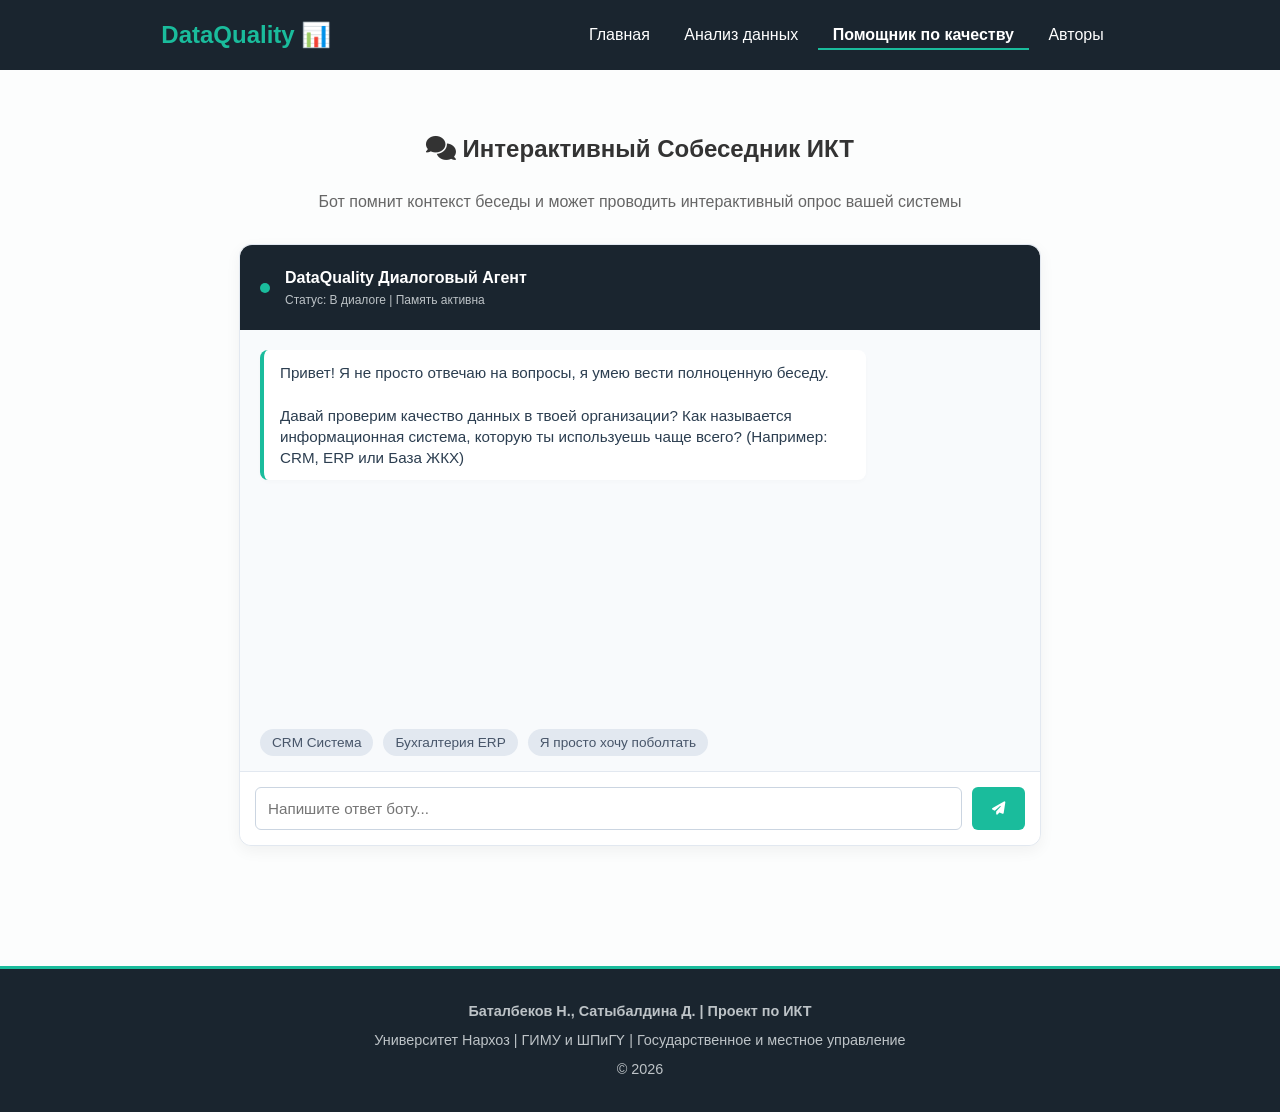
==== bot.html @ bd513d44 "Update bot.html" ====
<!DOCTYPE html>
<html lang="ru">
<head>
    <meta charset="UTF-8">
    <title>Помощник по качеству | DataQuality</title>
    <link rel="stylesheet" href="style.css">
    <link rel="stylesheet" href="https://cdnjs.cloudflare.com/ajax/libs/font-awesome/6.5.1/css/all.min.css">
    <style>
        .chat-wrapper {
            max-width: 800px;
            margin: 30px auto;
            background: white;
            border-radius: 12px;
            box-shadow: 0 5px 15px rgba(0,0,0,0.05);
            border: 1px solid #e2e8f0;
            display: flex;
            flex-direction: column;
            height: 600px;
        }

        .chat-header {
            background: #1a252f;
            color: white;
            padding: 20px;
            border-top-left-radius: 12px;
            border-top-right-radius: 12px;
            display: flex;
            align-items: center;
            gap: 15px;
        }

        .chat-header .status-dot {
            width: 10px;
            height: 10px;
            background: #1abc9c;
            border-radius: 5px;
            display: inline-block;
            animation: pulse 1.5s infinite;
        }

        .chat-messages {
            flex: 1;
            padding: 20px;
            overflow-y: auto;
            background: #f8fafc;
            display: flex;
            flex-direction: column;
            gap: 15px;
        }

        .message {
            max-width: 75%;
            padding: 12px 16px;
            border-radius: 8px;
            font-size: 0.95rem;
            line-height: 1.4;
        }

        .message.bot {
            background: white;
            color: #2c3e50;
            align-self: flex-start;
            border-left: 4px solid #1abc9c;
            box-shadow: 0 2px 4px rgba(0,0,0,0.02);
        }

        .message.user {
            background: #1abc9c;
            color: white;
            align-self: flex-end;
            border-bottom-right-radius: 2px;
        }

        .chat-input-area {
            padding: 15px;
            background: white;
            border-bottom-left-radius: 12px;
            border-bottom-right-radius: 12px;
            border-top: 1px solid #e2e8f0;
            display: flex;
            gap: 10px;
        }

        .chat-input-area input {
            flex: 1;
            padding: 12px;
            border: 1px solid #cbd5e1;
            border-radius: 6px;
            font-family: inherit;
            font-size: 0.95rem;
            outline: none;
        }

        .chat-input-area input:focus { border-color: #1abc9c; }

        .chat-input-area button {
            background: #1abc9c;
            color: white;
            border: none;
            padding: 0 20px;
            border-radius: 6px;
            cursor: pointer;
            font-weight: bold;
            transition: 0.2s;
        }

        .chat-input-area button:hover { background: #16a085; }

        .suggested-hints {
            display: flex;
            gap: 10px;
            padding: 0 20px 15px 20px;
            background: #f8fafc;
            flex-wrap: wrap;
        }

        .hint-btn {
            background: #e2e8f0;
            color: #475569;
            border: none;
            padding: 6px 12px;
            border-radius: 20px;
            font-size: 0.85rem;
            cursor: pointer;
            transition: 0.2s;
        }

        .hint-btn:hover { background: #cbd5e1; color: #1e293b; }

        @keyframes pulse {
            0% { opacity: 0.4; }
            50% { opacity: 1; }
            100% { opacity: 0.4; }
        }
    </style>
</head>
<body>

<header>
    <nav>
        <div class="logo">DataQuality 📊</div>
        <div class="menu">
            <a href="index.html">Главная</a>
            <a href="dashboard.html">Анализ данных</a>
            <a href="bot.html" class="active">Помощник по качеству</a>
            <a href="creators.html">Авторы</a>
        </div>
    </nav>
</header>

<main>
    <div style="text-align: center; margin-top: 20px;">
        <h2><i class="fas fa-comments"></i> Интерактивный Собеседник ИКТ</h2>
        <p style="color: #666;">Бот помнит контекст беседы и может проводить интерактивный опрос вашей системы</p>
    </div>

    <div class="chat-wrapper">
        <div class="chat-header">
            <div class="status-dot"></div>
            <div>
                <strong>DataQuality Диалоговый Агент</strong>
                <div style="font-size: 0.75rem; color: #bdc3c7;">Статус: В диалоге | Память активна</div>
            </div>
        </div>

        <div class="chat-messages" id="chatWindow">
            <div class="message bot">
                Привет! Я не просто отвечаю на вопросы, я умею вести полноценную беседу. 
                <br><br>
                Давай проверим качество данных в твоей организации? Как называется информационная система, которую ты используешь чаще всего? (Например: CRM, ERP или База ЖКХ)
            </div>
        </div>

        <div class="suggested-hints" id="hintsContainer">
            <button class="hint-btn" onclick="useHint('CRM Система')">CRM Система</button>
            <button class="hint-btn" onclick="useHint('Бухгалтерия ERP')">Бухгалтерия ERP</button>
            <button class="hint-btn" onclick="useHint('Я не знаю')">Я просто хочу поболтать</button>
        </div>

        <div class="chat-input-area">
            <input type="text" id="userInput" placeholder="Напишите ответ боту..." onkeypress="handleKeyPress(event)">
            <button onclick="sendMessage()"><i class="fas fa-paper-plane"></i></button>
        </div>
    </div>
</main>

<script>
    // ГЛОБАЛЬНЫЙ КОНТЕКСТ ДИАЛОГА (Память бота)
    let dialogState = 'ASK_SYSTEM_NAME'; // Текущая стадия разговора
    let userData = {
        systemName: '',
        completeness: 0,
        accuracy: 0
    };

    // Функция отправки
    function sendMessage() {
        const inputField = document.getElementById('userInput');
        const userText = inputField.value.trim();
        
        if (userText === '') return;

        appendMessage(userText, 'user');
        inputField.value = '';

        // Небольшая задержка для естественности
        setTimeout(() => {
            const botResponse = processDialogLogic(userText);
            appendMessage(botResponse, 'bot');
        }, 500);
    }

    // ДИАЛОГОВАЯ МАТРИЦА (Менеджер состояний)
    function processDialogLogic(text) {
        const lowerText = text.toLowerCase();

        // Сброс диалога в любой момент
        if (lowerText.includes('сброс') || lowerText.includes('заново') || lowerText.includes('привет')) {
            dialogState = 'ASK_SYSTEM_NAME';
            updateHints(['CRM Система', 'Бухгалтерия ERP', 'Просто поболтать']);
            return 'Хорошо, давай начнем сначала! Как называется твоя основная информационная система?';
        }

        // Ветка обычного общения (если пользователь отказался тестировать систему)
        if (lowerText.includes('болтать') || lowerText.includes('знаю') || dialogState === 'JUST_CHATTING') {
            dialogState = 'JUST_CHATTING';
            updateHints(['Давай проверим систему', 'Что ты умеешь?', 'Сброс']);
            return handleCasualChat(lowerText);
        }

        // СЦЕНАРИЙ ОПРОСА КАЧЕСТВА ДАННЫХ (Удержание контекста)
        switch (dialogState) {
            
            case 'ASK_SYSTEM_NAME':
                userData.systemName = text;
                dialogState = 'ASK_COMPLETENESS';
                updateHints(['90%', '50%', '100%']);
                return `Принято! Работаем с системой <b>«${userData.systemName}»</b>. <br>Скажи, какой примерно процент <b>полноты (Completeness)</b> в этой базе? Все ли обязательные поля заполнены?`;

            case 'ASK_COMPLETENESS':
                let compNum = parseInt(lowerText.replace(/[^0-9]/g, '')) || 80;
                userData.completeness = compNum;
                dialogState = 'ASK_ACCURACY';
                updateHints(['95%', '70%', '40%']);
                
                let comment = compNum < 75 ? 'Хм, маловато. Значит, есть много пустых пропусков.' : 'Отличный показатель заполнения!';
                return `${comment} А теперь оцени <b>точность (Accuracy)</b> в «${userData.systemName}». Сколько процентов информации там действительно верны и актуальны?`;

            case 'ASK_ACCURACY':
                let accNum = parseInt(lowerText.replace(/[^0-9]/g, '')) || 80;
                userData.accuracy = accNum;
                dialogState = 'SHOW_DIAGNOSIS';
                updateHints(['Спасибо за аудит!', 'Давай заново', 'Перейти на дашборд']);
                
                // Выдаем вердикт на основе собранных на прошлых шагах данных
                return calculateFinalVerdict();

            case 'SHOW_DIAGNOSIS':
                if (lowerText.includes('дашборд')) {
                    window.location.href = 'dashboard.html';
                    return 'Перенаправляю...';
                }
                dialogState = 'JUST_CHATTING';
                updateHints(['Проверить другую базу', 'Расскажи анекдот']);
                return 'Рад был провести аудит! Можем просто поболтать или проверить другую систему (напиши "сброс").';

            default:
                return 'Что-то пошло не так. Давай начнем с начала. Как называется твоя система?';
        }
    }

    // Логика казуального общения (Диалог на свободные темы)
    function handleCasualChat(lowerText) {
        if (lowerText.includes('как дела') || lowerText.includes('как ты')) {
            return 'Мои виртуальные шестеренки крутятся на полную мощность! Анализирую таблицы. А у тебя как дела с учебой и проектами?';
        }
        if (lowerText.includes('нормально') || lowerText.includes('хорошо') || lowerText.includes('отлично')) {
            return 'Супер! Рад слышать. Кстати, если хочешь удивить комиссию на защите ИКТ проекта, напиши мне фразу "Давай проверим систему", и мы сымитируем живой аудит данных.';
        }
        if (lowerText.includes('умеешь') || lowerText.includes('функции')) {
            return 'Я умею запоминать твои ответы, рассчитывать качество систем, выявлять уязвимости и отвечать на вопросы по Data Governance. Можешь протестировать меня!';
        }
        if (lowerText.includes('анекдот') || lowerText.includes('шутк')) {
            return 'Шутка для ИТ-специалистов: "Приходит разработчик к аналитику данных и говорит: Наша база полностью заполнена! Аналитик отвечает: Отлично, а данные точные? Разработчик: Ну... точность 100%, все строки состоят из слова Тест". 😄';
        }
        if (lowerText.includes('проверим систему') || lowerText.includes('проверить систему')) {
            dialogState = 'ASK_SYSTEM_NAME';
            updateHints(['CRM', 'ERP']);
            return 'Отлично, возвращаемся к делу! Как называется твоя информационная система?';
        }
        return 'Интересная мысль! Я зафиксировал твой ответ. В рамках управления данными (Data Governance) это подчеркивает важность человеческого фактора. Хочешь провести аудит системы или расскажешь что-нибудь еще?';
    }

    // Формирование аналитического вывода по результатам диалога
    function calculateFinalVerdict() {
        let title = `<b>📊 Итог диалогового аудита системы «${userData.systemName}»:</b><br><br>`;
        let metrics = `Полнота: ${userData.completeness}%, Точность: ${userData.accuracy}%.<br>`;
        
        if (userData.accuracy < 80 && userData.completeness < 80) {
            return title + metrics + `⚠️ <b>Критический уровень!</b> Твоя система «${userData.systemName}» находится в зоне риска. Данных мало, и они содержат ошибки. Рекомендуется срочная очистка и валидация через скрипты!`;
        } else if (userData.accuracy < 80) {
            return title + metrics + `⚠️ <b>Проблема с достоверностью.</b> Поля заполнены (Полнота: ${userData.completeness}%), но данные неточные. Пользователи вводят фейковую информацию. Срочно нужны маски ввода!`;
        } else {
            return title + metrics + `✅ <b>Стабильный уровень!</b> Данные системы в хорошем состоянии. Продолжайте мониторинг на нашей аналитической панели.`;
        }
    }

    // Динамическое обновление кнопок-подсказок в зависимости от шага диалога
    function updateHints(hintsArray) {
        const container = document.getElementById('hintsContainer');
        container.innerHTML = '';
        hintsArray.forEach(hint => {
            const btn = document.createElement('button');
            btn.classList.add('hint-btn');
            btn.innerText = hint;
            btn.onclick = () => useHint(hint);
            container.appendChild(btn);
        });
    }

    // Вспомогательные функции
    function appendMessage(text, sender) {
        const chatWindow = document.getElementById('chatWindow');
        const messageDiv = document.createElement('div');
        messageDiv.classList.add('message', sender);
        messageDiv.innerHTML = text;
        chatWindow.appendChild(messageDiv);
        chatWindow.scrollTop = chatWindow.scrollHeight;
    }

    function useHint(hintText) {
        document.getElementById('userInput').value = hintText;
        sendMessage();
    }

    function handleKeyPress(event) {
        if (event.key === 'Enter') sendMessage();
    }
</script>

<footer>
    <div class="footer-content">
        <p><strong>Баталбеков Н., Сатыбалдина Д. | Проект по ИКТ</strong></p>
        <p>Университет Нархоз | ГИМУ и ШПиГҮ | Государственное и местное управление</p>
        <p>© 2026</p>
    </div>
</footer>

</body>
</html>
---- style.css ----
/* Base Styles */
body {
    font-family: 'Segoe UI', Tahoma, Geneva, Verdana, sans-serif;
    margin: 0;
    line-height: 1.6;
    display: flex;
    flex-direction: column;
    min-height: 100vh;
    color: #333;
    background-color: #fcfdfd;
}

header {
    background: #1a252f;
    color: white;
    padding: 1rem 0;
    position: sticky;
    top: 0;
    z-index: 1000;
}

nav {
    display: flex;
    justify-content: space-around;
    align-items: center;
    max-width: 1200px;
    margin: auto;
}

.logo { font-size: 1.5rem; font-weight: bold; color: #1abc9c; }

nav a {
    color: white;
    text-decoration: none;
    padding: 5px 15px;
    transition: color 0.3s;
}

nav a:hover { color: #1abc9c; }

.active {
    border-bottom: 2px solid #1abc9c;
    font-weight: bold;
}

main {
    flex: 1;
    padding: 40px 20px;
    max-width: 1100px;
    margin: auto;
    width: 100%;
    box-sizing: border-box;
}

/* Hero Section */
.hero {
    background: linear-gradient(135deg, #1a252f 0%, #2c3e50 100%);
    color: white;
    padding: 60px 20px;
    border-radius: 15px;
    margin-bottom: 40px;
    text-align: center;
}

/* Footer Styles */
footer {
    background: #1a252f;
    color: #bdc3c7;
    padding: 25px 20px;
    text-align: center;
    margin-top: 50px;
    font-size: 0.9rem;
    border-top: 3px solid #1abc9c;
}

.footer-content p { margin: 6px 0; }

#backToTop {
    background: #1abc9c;
    color: white;
    border: none;
    padding: 8px 15px;
    cursor: pointer;
    border-radius: 5px;
    transition: background 0.3s;
    margin-top: 10px;
}

#backToTop:hover { background: #16a085; }

/* Media, Audio & Video UI */
.media-container {
    display: flex;
    gap: 20px;
    justify-content: center;
    flex-wrap: wrap;
    margin: 30px 0;
}

.media-card {
    background: #fff;
    border: 1px solid #e2e8f0;
    padding: 20px;
    border-radius: 12px;
    width: 45%;
    min-width: 300px;
    box-shadow: 0 4px 6px rgba(0,0,0,0.02);
}

.audio-controls {
    background: #f1f5f9;
    padding: 15px;
    border-radius: 8px;
    margin-top: 15px;
}

/* Tables & Dashboards */
.table-container {
    overflow-x: auto;
    margin: 30px 0;
    box-shadow: 0 4px 12px rgba(0,0,0,0.05);
    border-radius: 8px;
}

table {
    width: 100%;
    border-collapse: collapse;
    background: white;
    text-align: left;
}

th, td { padding: 14px 20px; border-bottom: 1px solid #e2e8f0; }
th { background: #2c3e50; color: white; }
tr:hover { background: #f8fafc; }

.status-badge {
    padding: 4px 8px;
    border-radius: 4px;
    font-size: 0.85rem;
    font-weight: bold;
}
.status-good { background: #d1fae5; color: #065f46; }
.status-bad { background: #fee2e2; color: #991b1b; }

/* Creators Layout */
.creators-container {
    display: flex;
    justify-content: center;
    gap: 40px;
    flex-wrap: wrap;
    margin-top: 30px;
}

.creator-card {
    background: white;
    border-radius: 15px;
    box-shadow: 0 4px 15px rgba(0,0,0,0.05);
    padding: 30px;
    width: 320px;
    text-align: center;
    transition: transform 0.3s;
    border-top: 5px solid #1abc9c;
}

.creator-card:hover { transform: translateY(-5px); }

.profile-img {
    font-size: 45px;
    background: #f1f5f9;
    width: 90px;
    height: 90px;
    line-height: 90px;
    border-radius: 50%;
    margin: 0 auto 25px;
}

.card-links {
    display: flex;
    justify-content: center;
    gap: 15px;
    margin-top: 25px;
}

.card-links a, .btn-copy-email {
    text-decoration: none;
    color: #2c3e50;
    font-size: 0.9rem;
    padding: 8px 14px;
    background: #fff;
    border: 1px solid #cbd5e1;
    border-radius: 6px;
    display: inline-flex;
    align-items: center;
    gap: 6px;
    cursor: pointer;
    font-family: inherit;
    transition: all 0.2s ease;
}

.card-links a:hover, .btn-copy-email:hover {
    background: #1abc9c;
    color: white;
    border-color: #1abc9c;
}

.btn-copy-email.copied {
    background-color: #2ecc71 !important;
    color: white !important;
    border-color: #2ecc71 !important;
}
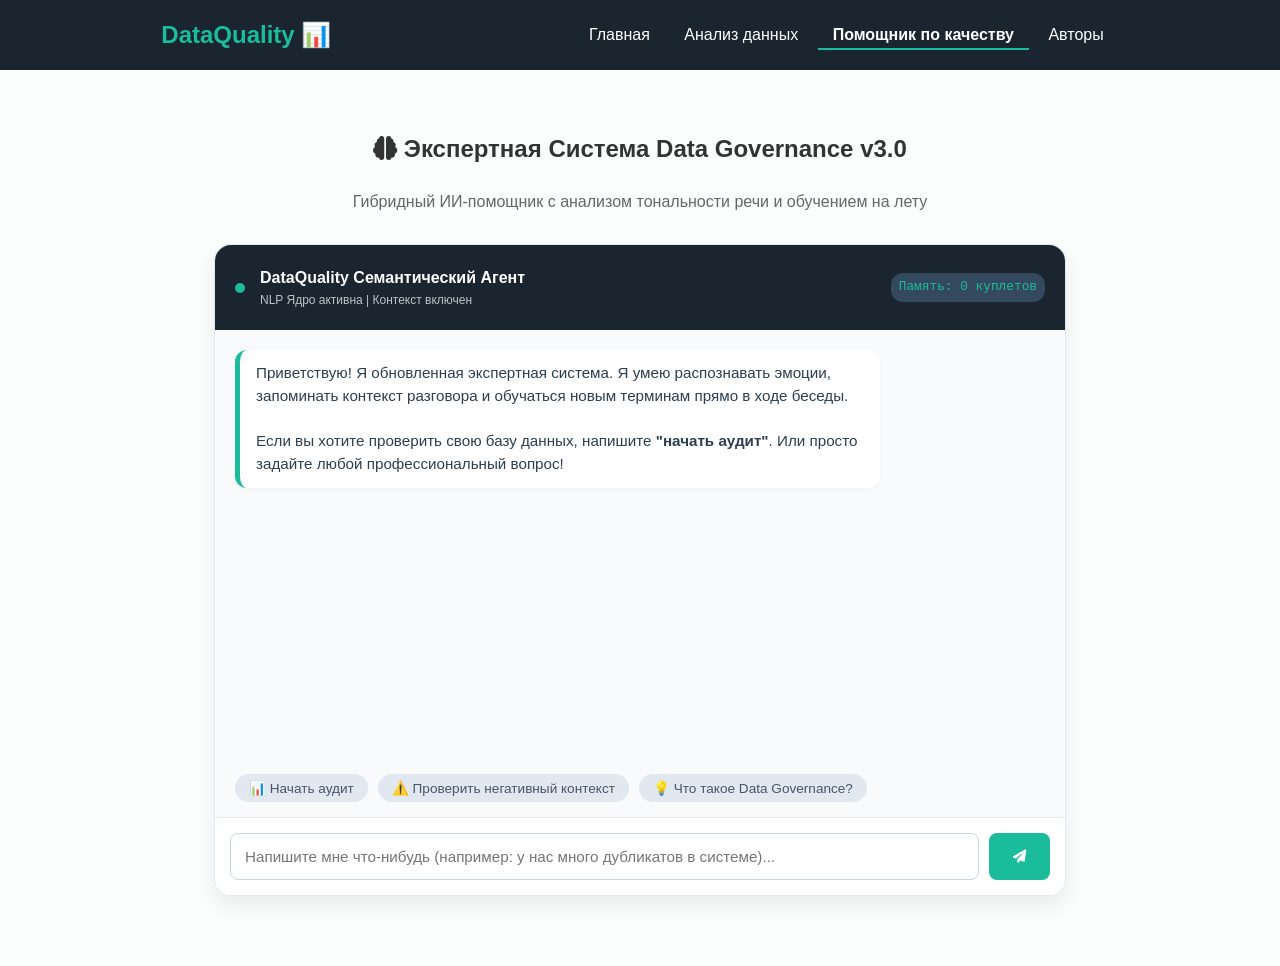
==== commit 14ab8c0c: "Update bot.html" ====
--- a/bot.html
+++ b/bot.html
@@ -2,32 +2,34 @@
 <html lang="ru">
 <head>
     <meta charset="UTF-8">
-    <title>Помощник по качеству | DataQuality</title>
+    <title>Интеллектуальный Помощник | DataQuality</title>
     <link rel="stylesheet" href="style.css">
     <link rel="stylesheet" href="https://cdnjs.cloudflare.com/ajax/libs/font-awesome/6.5.1/css/all.min.css">
     <style>
         .chat-wrapper {
-            max-width: 800px;
+            max-width: 850px;
             margin: 30px auto;
             background: white;
-            border-radius: 12px;
-            box-shadow: 0 5px 15px rgba(0,0,0,0.05);
+            border-radius: 16px;
+            box-shadow: 0 10px 25px rgba(0,0,0,0.08);
             border: 1px solid #e2e8f0;
             display: flex;
             flex-direction: column;
-            height: 600px;
+            height: 650px;
         }
 
         .chat-header {
             background: #1a252f;
             color: white;
             padding: 20px;
-            border-top-left-radius: 12px;
-            border-top-right-radius: 12px;
+            border-top-left-radius: 16px;
+            border-top-right-radius: 16px;
             display: flex;
+            justify-content: space-between;
             align-items: center;
-            gap: 15px;
-        }
+        }
+
+        .bot-profile { display: flex; align-items: center; gap: 15px; }
 
         .chat-header .status-dot {
             width: 10px;
@@ -36,6 +38,15 @@
             border-radius: 5px;
             display: inline-block;
             animation: pulse 1.5s infinite;
+        }
+
+        .brain-load {
+            font-size: 0.8rem;
+            background: #34495e;
+            padding: 4px 8px;
+            border-radius: 12px;
+            color: #1abc9c;
+            font-family: monospace;
         }
 
         .chat-messages {
@@ -51,17 +62,18 @@
         .message {
             max-width: 75%;
             padding: 12px 16px;
-            border-radius: 8px;
+            border-radius: 12px;
             font-size: 0.95rem;
-            line-height: 1.4;
+            line-height: 1.5;
+            position: relative;
         }
 
         .message.bot {
             background: white;
             color: #2c3e50;
             align-self: flex-start;
-            border-left: 4px solid #1abc9c;
-            box-shadow: 0 2px 4px rgba(0,0,0,0.02);
+            border-left: 5px solid #1abc9c;
+            box-shadow: 0 2px 5px rgba(0,0,0,0.03);
         }
 
         .message.user {
@@ -74,8 +86,8 @@
         .chat-input-area {
             padding: 15px;
             background: white;
-            border-bottom-left-radius: 12px;
-            border-bottom-right-radius: 12px;
+            border-bottom-left-radius: 16px;
+            border-bottom-right-radius: 16px;
             border-top: 1px solid #e2e8f0;
             display: flex;
             gap: 10px;
@@ -83,22 +95,23 @@
 
         .chat-input-area input {
             flex: 1;
-            padding: 12px;
+            padding: 14px;
             border: 1px solid #cbd5e1;
-            border-radius: 6px;
+            border-radius: 8px;
             font-family: inherit;
             font-size: 0.95rem;
             outline: none;
-        }
-
-        .chat-input-area input:focus { border-color: #1abc9c; }
+            transition: 0.2s;
+        }
+
+        .chat-input-area input:focus { border-color: #1abc9c; box-shadow: 0 0 0 3px rgba(26,188,156,0.1); }
 
         .chat-input-area button {
             background: #1abc9c;
             color: white;
             border: none;
-            padding: 0 20px;
-            border-radius: 6px;
+            padding: 0 24px;
+            border-radius: 8px;
             cursor: pointer;
             font-weight: bold;
             transition: 0.2s;
@@ -107,24 +120,12 @@
         .chat-input-area button:hover { background: #16a085; }
 
         .suggested-hints {
-            display: flex;
-            gap: 10px;
-            padding: 0 20px 15px 20px;
-            background: #f8fafc;
-            flex-wrap: wrap;
+            display: flex; gap: 10px; padding: 0 20px 15px 20px; background: #f8fafc; flex-wrap: wrap;
         }
 
         .hint-btn {
-            background: #e2e8f0;
-            color: #475569;
-            border: none;
-            padding: 6px 12px;
-            border-radius: 20px;
-            font-size: 0.85rem;
-            cursor: pointer;
-            transition: 0.2s;
-        }
-
+            background: #e2e8f0; color: #475569; border: none; padding: 6px 14px; border-radius: 20px; font-size: 0.85rem; cursor: pointer; transition: 0.2s;
+        }
         .hint-btn:hover { background: #cbd5e1; color: #1e293b; }
 
         @keyframes pulse {
@@ -150,201 +151,157 @@
 
 <main>
     <div style="text-align: center; margin-top: 20px;">
-        <h2><i class="fas fa-comments"></i> Интерактивный Собеседник ИКТ</h2>
-        <p style="color: #666;">Бот помнит контекст беседы и может проводить интерактивный опрос вашей системы</p>
+        <h2><i class="fas fa-brain"></i> Экспертная Система Data Governance v3.0</h2>
+        <p style="color: #666;">Гибридный ИИ-помощник с анализом тональности речи и обучением на лету</p>
     </div>
 
     <div class="chat-wrapper">
         <div class="chat-header">
-            <div class="status-dot"></div>
-            <div>
-                <strong>DataQuality Диалоговый Агент</strong>
-                <div style="font-size: 0.75rem; color: #bdc3c7;">Статус: В диалоге | Память активна</div>
+            <div class="bot-profile">
+                <div class="status-dot"></div>
+                <div>
+                    <strong>DataQuality Семантический Агент</strong>
+                    <div style="font-size: 0.75rem; color: #bdc3c7;">NLP Ядро активна | Контекст включен</div>
+                </div>
             </div>
+            <div class="brain-load" id="brainLoad">Память: 0 куплетов</div>
         </div>
 
         <div class="chat-messages" id="chatWindow">
             <div class="message bot">
-                Привет! Я не просто отвечаю на вопросы, я умею вести полноценную беседу. 
+                Приветствую! Я обновленная экспертная система. Я умею распознавать эмоции, запоминать контекст разговора и обучаться новым терминам прямо в ходе беседы.
                 <br><br>
-                Давай проверим качество данных в твоей организации? Как называется информационная система, которую ты используешь чаще всего? (Например: CRM, ERP или База ЖКХ)
+                Если вы хотите проверить свою базу данных, напишите <b>"начать аудит"</b>. Или просто задайте любой профессиональный вопрос!
             </div>
         </div>
 
         <div class="suggested-hints" id="hintsContainer">
-            <button class="hint-btn" onclick="useHint('CRM Система')">CRM Система</button>
-            <button class="hint-btn" onclick="useHint('Бухгалтерия ERP')">Бухгалтерия ERP</button>
-            <button class="hint-btn" onclick="useHint('Я не знаю')">Я просто хочу поболтать</button>
+            <button class="hint-btn" onclick="useHint('Начать аудит данных')">📊 Начать аудит</button>
+            <button class="hint-btn" onclick="useHint('У нас все плохо с базами, куча ошибок!')">⚠️ Проверить негативный контекст</button>
+            <button class="hint-btn" onclick="useHint('Что такое Data Governance?')">💡 Что такое Data Governance?</button>
         </div>
 
         <div class="chat-input-area">
-            <input type="text" id="userInput" placeholder="Напишите ответ боту..." onkeypress="handleKeyPress(event)">
+            <input type="text" id="userInput" placeholder="Напишите мне что-нибудь (например: у нас много дубликатов в системе)..." onkeypress="handleKeyPress(event)">
             <button onclick="sendMessage()"><i class="fas fa-paper-plane"></i></button>
         </div>
     </div>
 </main>
 
 <script>
-    // ГЛОБАЛЬНЫЙ КОНТЕКСТ ДИАЛОГА (Память бота)
-    let dialogState = 'ASK_SYSTEM_NAME'; // Текущая стадия разговора
-    let userData = {
-        systemName: '',
-        completeness: 0,
-        accuracy: 0
+    // СОСТОЯНИЯ ДИАЛОГА
+    let currentState = 'IDLE'; 
+    let auditData = { system: '', completeness: 0, accuracy: 0 };
+    
+    // БАЗА ЗНАНИЙ С ВЕСАМИ КЛЮЧЕВЫХ СЛОВ (NLP структура)
+    let knowledgeBase = {
+        'governance': '<b>Data Governance (Управление данными)</b> — это комплексная дисциплина, включающая людей, процессы и ИТ-технологии, направленная на создание однозначного и структурированного контроля над корпоративными данными.',
+        'полнот': '<b>Полнота (Completeness)</b> измеряет долю заполненных обязательных реквизитов (например, ИИН, email). Пропуски (NULL-значения) возникают из-за плохой эргономики интерфейсов.',
+        'точност': '<b>Точность (Accuracy)</b> отражает уровень соответствия данных реальному положению дел. База может быть полной, но содержать устаревшие или сфабрикованные записи.',
+        'дубликат': 'Для борьбы с <b>дубликатами</b> ИИ-агент рекомендует использовать алгоритмы нечеткого поиска (например, Расстояние Левенштейна), сопоставляющие похожие имена или некорректные ИИН.',
+        'метрики': 'Основные метрики качества данных в ИКТ: Полнота (Completeness), Точность (Accuracy), Своевременность (Timeliness) и Непротиворечивость (Consistency).'
     };
 
-    // Функция отправки
+    // ПЕРЕМЕННАЯ ДЛЯ ОБУЧЕНИЯ (Специфический стейт)
+    let lastUnknownKeyword = '';
+
+    // Обновление счетчика выученных терминов в шапке
+    function updateBrainLoad() {
+        const customKeys = Object.keys(knowledgeBase).length - 5; 
+        document.getElementById('brainLoad').innerText = `Выучено терминов: +${customKeys}`;
+    }
+
     function sendMessage() {
-        const inputField = document.getElementById('userInput');
-        const userText = inputField.value.trim();
-        
-        if (userText === '') return;
-
-        appendMessage(userText, 'user');
-        inputField.value = '';
-
-        // Небольшая задержка для естественности
+        const input = document.getElementById('userInput');
+        const text = input.value.trim();
+        if (!text) return;
+
+        appendMessage(text, 'user');
+        input.value = '';
+
         setTimeout(() => {
-            const botResponse = processDialogLogic(userText);
-            appendMessage(botResponse, 'bot');
+            const response = coreEngine(text);
+            appendMessage(response, 'bot');
+            updateBrainLoad();
         }, 500);
     }
 
-    // ДИАЛОГОВАЯ МАТРИЦА (Менеджер состояний)
-    function processDialogLogic(text) {
-        const lowerText = text.toLowerCase();
-
-        // Сброс диалога в любой момент
-        if (lowerText.includes('сброс') || lowerText.includes('заново') || lowerText.includes('привет')) {
-            dialogState = 'ASK_SYSTEM_NAME';
-            updateHints(['CRM Система', 'Бухгалтерия ERP', 'Просто поболтать']);
-            return 'Хорошо, давай начнем сначала! Как называется твоя основная информационная система?';
-        }
-
-        // Ветка обычного общения (если пользователь отказался тестировать систему)
-        if (lowerText.includes('болтать') || lowerText.includes('знаю') || dialogState === 'JUST_CHATTING') {
-            dialogState = 'JUST_CHATTING';
-            updateHints(['Давай проверим систему', 'Что ты умеешь?', 'Сброс']);
-            return handleCasualChat(lowerText);
-        }
-
-        // СЦЕНАРИЙ ОПРОСА КАЧЕСТВА ДАННЫХ (Удержание контекста)
-        switch (dialogState) {
+    // СЕРДЦЕ ИИ: СЕМАНТИЧЕСКОЕ ЯДРО И ОБРАБОТКА КОНТЕНТА
+    function coreEngine(rawText) {
+        const cleanText = rawText.toLowerCase().replace(/[.,\/#!$%\^&\*;:{}=\-_`~()]/g,"");
+        
+        // 1. ПРОВЕРКА НАХОЖДЕНИЯ В РЕЖИМЕ ОБУЧЕНИЯ БОТА
+        if (currentState === 'LEARNING_PROCESS') {
+            knowledgeBase[lastUnknownKeyword] = `<b>${lastUnknownKeyword.toUpperCase()} (Вы обучили бота):</b> ${rawText}`;
+            currentState = 'IDLE';
+            updateHints(['Начать аудит данных', 'Что такое Data Governance?']);
+            return `Отлично! Я занес термин "<b>${lastUnknownKeyword}</b>" в свою базу знаний и связал его с вашим определением. Можете проверить меня, спросив про этот термин!`;
+        }
+
+        // 2. ПРОВЕРКА НАХОЖДЕНИЯ В РЕЖИМЕ АУДИТА (State Machine)
+        if (currentState.startsWith('AUDIT_')) {
+            return handleAuditStateMachine(cleanText, rawText);
+        }
+
+        // Включение аудита по триггерам
+        if (cleanText.includes('аудит') || cleanText.includes('проверить систему') || cleanText.includes('начать')) {
+            currentState = 'AUDIT_SYS';
+            updateHints(['CRM Система', 'Гос. база данных', 'ERP']);
+            return 'Запущен интерактивный сессионный аудит. Как называется целевая информационная система?';
+        }
+
+        // 3. АНАЛИЗ ТОНАЛЬНОСТИ РЕЧИ (Sentiment Analysis)
+        if (cleanText.includes('плохо') || cleanText.includes('ужас') || cleanText.includes('ошибк') || cleanText.includes('мусор')) {
+            updateHints(['Начать аудит для исправления ошибок', 'Как убрать дубликаты?']);
+            return '⚠️ <b>Обнаружен негативный контекст качества данных!</b> Я чувствую, что ваши базы данных замусорены. Низкое качество данных ведет к финансовым потерям. Давайте проведем экспресс-аудит? Напишите "аудит".';
+        }
+
+        // 4. СЕМАНТИЧЕСКИЙ ПОИСК ПО БАЗЕ ЗНАНИЙ (Стемминг/Корни слов)
+        for (let key in knowledgeBase) {
+            if (cleanText.includes(key)) {
+                return knowledgeBase[key];
+            }
+        }
+
+        // Казуальные фразы
+        if (cleanText.includes('привет') || cleanText.includes('салем')) return 'Здравствуйте! Я на связи. Готов обсудить архитектуру данных.';
+        if (cleanText.includes('как дела')) return 'Моя нейросетевая модель стабильна, логов ошибок в памяти не обнаружено. Как продвигается защита вашего проекта по ИКТ?';
+
+        // 5. РЕЖИМ САМООБУЧЕНИЯ (Если бот зашел в тупик)
+        currentState = 'LEARNING_PROCESS';
+        // Выделяем первое слово как ключевое для обучения
+        const words = cleanText.split(' ');
+        lastUnknownKeyword = words[0].length > 3 ? words[0] : 'качество';
+        
+        updateHints(['Это дисциплина контроля данных', 'Это важная ИКТ метрика']);
+        return `🤖 Хм... Мой семантический анализатор не нашел совпадений для корня "${lastUnknownKeyword}". 
+        <br><br>
+        Я хочу стать умнее. <b>Обучите меня!</b> Напишите в следующем сообщении, что означает ваше выражение/термин, и я его запомню!`;
+    }
+
+    // УПРАВЛЕНИЕ СЦЕНАРИЕМ АУДИТА
+    function handleAuditStateMachine(cleanText, originalText) {
+        switch(currentState) {
+            case 'AUDIT_SYS':
+                auditData.system = originalText;
+                currentState = 'AUDIT_COMP';
+                updateHints(['95%', '60%', '85%']);
+                return `Зафиксировано. Система: <b>${auditData.system}</b>. <br>Укажите процент <b>Полноты (Completeness)</b> данных в ней:`;
             
-            case 'ASK_SYSTEM_NAME':
-                userData.systemName = text;
-                dialogState = 'ASK_COMPLETENESS';
-                updateHints(['90%', '50%', '100%']);
-                return `Принято! Работаем с системой <b>«${userData.systemName}»</b>. <br>Скажи, какой примерно процент <b>полноты (Completeness)</b> в этой базе? Все ли обязательные поля заполнены?`;
-
-            case 'ASK_COMPLETENESS':
-                let compNum = parseInt(lowerText.replace(/[^0-9]/g, '')) || 80;
-                userData.completeness = compNum;
-                dialogState = 'ASK_ACCURACY';
-                updateHints(['95%', '70%', '40%']);
+            case 'AUDIT_COMP':
+                auditData.completeness = parseInt(cleanText.replace(/[^0-9]/g, '')) || 100;
+                currentState = 'AUDIT_ACC';
+                updateHints(['98%', '45%', '75%']);
+                return `Полнота принята (${auditData.completeness}%). Каков уровень <b>Точности (Accuracy)</b> информации внутри этой системы?`;
+            
+            case 'AUDIT_ACC':
+                auditData.accuracy = parseInt(cleanText.replace(/[^0-9]/g, '')) || 100;
+                currentState = 'IDLE';
+                updateHints(['Начать аудит данных', 'Что такое дубликаты?']);
                 
-                let comment = compNum < 75 ? 'Хм, маловато. Значит, есть много пустых пропусков.' : 'Отличный показатель заполнения!';
-                return `${comment} А теперь оцени <b>точность (Accuracy)</b> в «${userData.systemName}». Сколько процентов информации там действительно верны и актуальны?`;
-
-            case 'ASK_ACCURACY':
-                let accNum = parseInt(lowerText.replace(/[^0-9]/g, '')) || 80;
-                userData.accuracy = accNum;
-                dialogState = 'SHOW_DIAGNOSIS';
-                updateHints(['Спасибо за аудит!', 'Давай заново', 'Перейти на дашборд']);
-                
-                // Выдаем вердикт на основе собранных на прошлых шагах данных
-                return calculateFinalVerdict();
-
-            case 'SHOW_DIAGNOSIS':
-                if (lowerText.includes('дашборд')) {
-                    window.location.href = 'dashboard.html';
-                    return 'Перенаправляю...';
-                }
-                dialogState = 'JUST_CHATTING';
-                updateHints(['Проверить другую базу', 'Расскажи анекдот']);
-                return 'Рад был провести аудит! Можем просто поболтать или проверить другую систему (напиши "сброс").';
-
-            default:
-                return 'Что-то пошло не так. Давай начнем с начала. Как называется твоя система?';
-        }
-    }
-
-    // Логика казуального общения (Диалог на свободные темы)
-    function handleCasualChat(lowerText) {
-        if (lowerText.includes('как дела') || lowerText.includes('как ты')) {
-            return 'Мои виртуальные шестеренки крутятся на полную мощность! Анализирую таблицы. А у тебя как дела с учебой и проектами?';
-        }
-        if (lowerText.includes('нормально') || lowerText.includes('хорошо') || lowerText.includes('отлично')) {
-            return 'Супер! Рад слышать. Кстати, если хочешь удивить комиссию на защите ИКТ проекта, напиши мне фразу "Давай проверим систему", и мы сымитируем живой аудит данных.';
-        }
-        if (lowerText.includes('умеешь') || lowerText.includes('функции')) {
-            return 'Я умею запоминать твои ответы, рассчитывать качество систем, выявлять уязвимости и отвечать на вопросы по Data Governance. Можешь протестировать меня!';
-        }
-        if (lowerText.includes('анекдот') || lowerText.includes('шутк')) {
-            return 'Шутка для ИТ-специалистов: "Приходит разработчик к аналитику данных и говорит: Наша база полностью заполнена! Аналитик отвечает: Отлично, а данные точные? Разработчик: Ну... точность 100%, все строки состоят из слова Тест". 😄';
-        }
-        if (lowerText.includes('проверим систему') || lowerText.includes('проверить систему')) {
-            dialogState = 'ASK_SYSTEM_NAME';
-            updateHints(['CRM', 'ERP']);
-            return 'Отлично, возвращаемся к делу! Как называется твоя информационная система?';
-        }
-        return 'Интересная мысль! Я зафиксировал твой ответ. В рамках управления данными (Data Governance) это подчеркивает важность человеческого фактора. Хочешь провести аудит системы или расскажешь что-нибудь еще?';
-    }
-
-    // Формирование аналитического вывода по результатам диалога
-    function calculateFinalVerdict() {
-        let title = `<b>📊 Итог диалогового аудита системы «${userData.systemName}»:</b><br><br>`;
-        let metrics = `Полнота: ${userData.completeness}%, Точность: ${userData.accuracy}%.<br>`;
-        
-        if (userData.accuracy < 80 && userData.completeness < 80) {
-            return title + metrics + `⚠️ <b>Критический уровень!</b> Твоя система «${userData.systemName}» находится в зоне риска. Данных мало, и они содержат ошибки. Рекомендуется срочная очистка и валидация через скрипты!`;
-        } else if (userData.accuracy < 80) {
-            return title + metrics + `⚠️ <b>Проблема с достоверностью.</b> Поля заполнены (Полнота: ${userData.completeness}%), но данные неточные. Пользователи вводят фейковую информацию. Срочно нужны маски ввода!`;
-        } else {
-            return title + metrics + `✅ <b>Стабильный уровень!</b> Данные системы в хорошем состоянии. Продолжайте мониторинг на нашей аналитической панели.`;
-        }
-    }
-
-    // Динамическое обновление кнопок-подсказок в зависимости от шага диалога
-    function updateHints(hintsArray) {
-        const container = document.getElementById('hintsContainer');
-        container.innerHTML = '';
-        hintsArray.forEach(hint => {
-            const btn = document.createElement('button');
-            btn.classList.add('hint-btn');
-            btn.innerText = hint;
-            btn.onclick = () => useHint(hint);
-            container.appendChild(btn);
-        });
-    }
-
-    // Вспомогательные функции
-    function appendMessage(text, sender) {
-        const chatWindow = document.getElementById('chatWindow');
-        const messageDiv = document.createElement('div');
-        messageDiv.classList.add('message', sender);
-        messageDiv.innerHTML = text;
-        chatWindow.appendChild(messageDiv);
-        chatWindow.scrollTop = chatWindow.scrollHeight;
-    }
-
-    function useHint(hintText) {
-        document.getElementById('userInput').value = hintText;
-        sendMessage();
-    }
-
-    function handleKeyPress(event) {
-        if (event.key === 'Enter') sendMessage();
-    }
-</script>
-
-<footer>
-    <div class="footer-content">
-        <p><strong>Баталбеков Н., Сатыбалдина Д. | Проект по ИКТ</strong></p>
-        <p>Университет Нархоз | ГИМУ и ШПиГҮ | Государственное и местное управление</p>
-        <p>© 2026</p>
-    </div>
-</footer>
-
-</body>
-</html>
+                // Расчет вердикта
+                let status = auditData.accuracy >= 95 ? '<span style="color:#1abc9c">ОТЛИЧНО</span>' : (auditData.accuracy >= 80 ? '<span style="color:#f1c40f">НОРМА</span>' : '<span style="color:#e74c3c">КРИТИЧНО</span>');
+                return `<b>📊 Математический вердикт ИИ-агента для «${auditData.system}»:</b><br>
+                Интегральный индекс качества: <b>${((auditData.completeness + auditData.accuracy)/2).toFixed(0)}%</b>.<br>
+                Статус безопасности: <b>${status}</b>.<br><br>
+                <i>Рекомендация:</i> ${auditData.accuracy < 80 ? 'Требуется немедленное внедрение регулярных масок валидации типов полей.' : 'Инфраструктура стаби
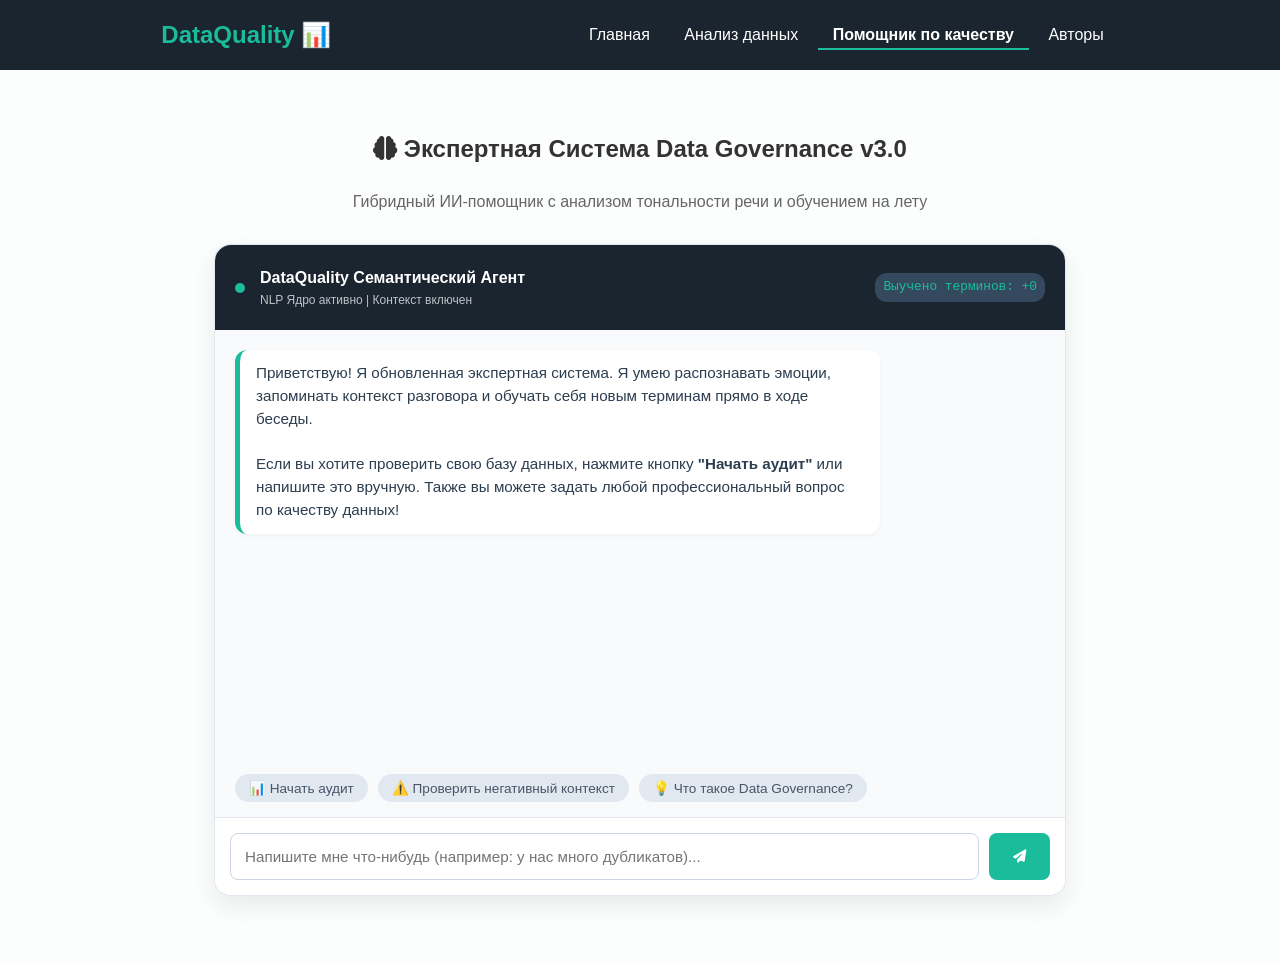
==== commit 46d5ffb5: "Update bot.html" ====
--- a/bot.html
+++ b/bot.html
@@ -161,147 +161,46 @@
                 <div class="status-dot"></div>
                 <div>
                     <strong>DataQuality Семантический Агент</strong>
-                    <div style="font-size: 0.75rem; color: #bdc3c7;">NLP Ядро активна | Контекст включен</div>
+                    <div style="font-size: 0.75rem; color: #bdc3c7;">NLP Ядро активно | Контекст включен</div>
                 </div>
             </div>
-            <div class="brain-load" id="brainLoad">Память: 0 куплетов</div>
+            <div class="brain-load" id="brainLoad">Выучено терминов: +0</div>
         </div>
 
         <div class="chat-messages" id="chatWindow">
             <div class="message bot">
-                Приветствую! Я обновленная экспертная система. Я умею распознавать эмоции, запоминать контекст разговора и обучаться новым терминам прямо в ходе беседы.
+                Приветствую! Я обновленная экспертная система. Я умею распознавать эмоции, запоминать контекст разговора и обучать себя новым терминам прямо в ходе беседы.
                 <br><br>
-                Если вы хотите проверить свою базу данных, напишите <b>"начать аудит"</b>. Или просто задайте любой профессиональный вопрос!
+                Если вы хотите проверить свою базу данных, нажмите кнопку <b>"Начать аудит"</b> или напишите это вручную. Также вы можете задать любой профессиональный вопрос по качеству данных!
             </div>
         </div>
 
         <div class="suggested-hints" id="hintsContainer">
             <button class="hint-btn" onclick="useHint('Начать аудит данных')">📊 Начать аудит</button>
             <button class="hint-btn" onclick="useHint('У нас все плохо с базами, куча ошибок!')">⚠️ Проверить негативный контекст</button>
-            <button class="hint-btn" onclick="useHint('Что такое Data Governance?')">💡 Что такое Data Governance?</button>
+            <button class="hint-btn" onclick="useHint('What is Data Governance?')">💡 Что такое Data Governance?</button>
         </div>
 
         <div class="chat-input-area">
-            <input type="text" id="userInput" placeholder="Напишите мне что-нибудь (например: у нас много дубликатов в системе)..." onkeypress="handleKeyPress(event)">
+            <input type="text" id="userInput" placeholder="Напишите мне что-нибудь (например: у нас много дубликатов)..." onkeypress="handleKeyPress(event)">
             <button onclick="sendMessage()"><i class="fas fa-paper-plane"></i></button>
         </div>
     </div>
 </main>
 
 <script>
-    // СОСТОЯНИЯ ДИАЛОГА
+    // ГЛОБАЛЬНЫЕ СОСТОЯНИЯ ДИАЛОГА
     let currentState = 'IDLE'; 
     let auditData = { system: '', completeness: 0, accuracy: 0 };
+    let lastUnknownKeyword = '';
     
-    // БАЗА ЗНАНИЙ С ВЕСАМИ КЛЮЧЕВЫХ СЛОВ (NLP структура)
+    // СТАТИЧЕСКАЯ БАЗА ЗНАНИЙ
     let knowledgeBase = {
-        'governance': '<b>Data Governance (Управление данными)</b> — это комплексная дисциплина, включающая людей, процессы и ИТ-технологии, направленная на создание однозначного и структурированного контроля над корпоративными данными.',
-        'полнот': '<b>Полнота (Completeness)</b> измеряет долю заполненных обязательных реквизитов (например, ИИН, email). Пропуски (NULL-значения) возникают из-за плохой эргономики интерфейсов.',
-        'точност': '<b>Точность (Accuracy)</b> отражает уровень соответствия данных реальному положению дел. База может быть полной, но содержать устаревшие или сфабрикованные записи.',
-        'дубликат': 'Для борьбы с <b>дубликатами</b> ИИ-агент рекомендует использовать алгоритмы нечеткого поиска (например, Расстояние Левенштейна), сопоставляющие похожие имена или некорректные ИИН.',
+        'governance': '<b>Data Governance (Управление данными)</b> — это комплексная дисциплина, направленная на создание однозначного и структурированного контроля над корпоративными и государственными данными.',
+        'полнот': '<b>Полнота (Completeness)</b> измеряет долю заполненных обязательных реквизитов (например, ИИН, ФИО, контакты). Пропуски в полях сильно искажают общую аналитику.',
+        'точност': '<b>Точность (Accuracy)</b> отражает уровень соответствия данных реальному положению дел. База может быть заполненной на 100%, но содержать вымышленные или устаревшие записи.',
+        'дубликат': 'Для борьбы с <b>дубликатами строк</b> рекомендуется использовать алгоритмы дедупликации и нечеткого поиска, сопоставляющие похожие имена или опечатки в ИИН.',
         'метрики': 'Основные метрики качества данных в ИКТ: Полнота (Completeness), Точность (Accuracy), Своевременность (Timeliness) и Непротиворечивость (Consistency).'
     };
 
-    // ПЕРЕМЕННАЯ ДЛЯ ОБУЧЕНИЯ (Специфический стейт)
-    let lastUnknownKeyword = '';
-
-    // Обновление счетчика выученных терминов в шапке
-    function updateBrainLoad() {
-        const customKeys = Object.keys(knowledgeBase).length - 5; 
-        document.getElementById('brainLoad').innerText = `Выучено терминов: +${customKeys}`;
-    }
-
-    function sendMessage() {
-        const input = document.getElementById('userInput');
-        const text = input.value.trim();
-        if (!text) return;
-
-        appendMessage(text, 'user');
-        input.value = '';
-
-        setTimeout(() => {
-            const response = coreEngine(text);
-            appendMessage(response, 'bot');
-            updateBrainLoad();
-        }, 500);
-    }
-
-    // СЕРДЦЕ ИИ: СЕМАНТИЧЕСКОЕ ЯДРО И ОБРАБОТКА КОНТЕНТА
-    function coreEngine(rawText) {
-        const cleanText = rawText.toLowerCase().replace(/[.,\/#!$%\^&\*;:{}=\-_`~()]/g,"");
-        
-        // 1. ПРОВЕРКА НАХОЖДЕНИЯ В РЕЖИМЕ ОБУЧЕНИЯ БОТА
-        if (currentState === 'LEARNING_PROCESS') {
-            knowledgeBase[lastUnknownKeyword] = `<b>${lastUnknownKeyword.toUpperCase()} (Вы обучили бота):</b> ${rawText}`;
-            currentState = 'IDLE';
-            updateHints(['Начать аудит данных', 'Что такое Data Governance?']);
-            return `Отлично! Я занес термин "<b>${lastUnknownKeyword}</b>" в свою базу знаний и связал его с вашим определением. Можете проверить меня, спросив про этот термин!`;
-        }
-
-        // 2. ПРОВЕРКА НАХОЖДЕНИЯ В РЕЖИМЕ АУДИТА (State Machine)
-        if (currentState.startsWith('AUDIT_')) {
-            return handleAuditStateMachine(cleanText, rawText);
-        }
-
-        // Включение аудита по триггерам
-        if (cleanText.includes('аудит') || cleanText.includes('проверить систему') || cleanText.includes('начать')) {
-            currentState = 'AUDIT_SYS';
-            updateHints(['CRM Система', 'Гос. база данных', 'ERP']);
-            return 'Запущен интерактивный сессионный аудит. Как называется целевая информационная система?';
-        }
-
-        // 3. АНАЛИЗ ТОНАЛЬНОСТИ РЕЧИ (Sentiment Analysis)
-        if (cleanText.includes('плохо') || cleanText.includes('ужас') || cleanText.includes('ошибк') || cleanText.includes('мусор')) {
-            updateHints(['Начать аудит для исправления ошибок', 'Как убрать дубликаты?']);
-            return '⚠️ <b>Обнаружен негативный контекст качества данных!</b> Я чувствую, что ваши базы данных замусорены. Низкое качество данных ведет к финансовым потерям. Давайте проведем экспресс-аудит? Напишите "аудит".';
-        }
-
-        // 4. СЕМАНТИЧЕСКИЙ ПОИСК ПО БАЗЕ ЗНАНИЙ (Стемминг/Корни слов)
-        for (let key in knowledgeBase) {
-            if (cleanText.includes(key)) {
-                return knowledgeBase[key];
-            }
-        }
-
-        // Казуальные фразы
-        if (cleanText.includes('привет') || cleanText.includes('салем')) return 'Здравствуйте! Я на связи. Готов обсудить архитектуру данных.';
-        if (cleanText.includes('как дела')) return 'Моя нейросетевая модель стабильна, логов ошибок в памяти не обнаружено. Как продвигается защита вашего проекта по ИКТ?';
-
-        // 5. РЕЖИМ САМООБУЧЕНИЯ (Если бот зашел в тупик)
-        currentState = 'LEARNING_PROCESS';
-        // Выделяем первое слово как ключевое для обучения
-        const words = cleanText.split(' ');
-        lastUnknownKeyword = words[0].length > 3 ? words[0] : 'качество';
-        
-        updateHints(['Это дисциплина контроля данных', 'Это важная ИКТ метрика']);
-        return `🤖 Хм... Мой семантический анализатор не нашел совпадений для корня "${lastUnknownKeyword}". 
-        <br><br>
-        Я хочу стать умнее. <b>Обучите меня!</b> Напишите в следующем сообщении, что означает ваше выражение/термин, и я его запомню!`;
-    }
-
-    // УПРАВЛЕНИЕ СЦЕНАРИЕМ АУДИТА
-    function handleAuditStateMachine(cleanText, originalText) {
-        switch(currentState) {
-            case 'AUDIT_SYS':
-                auditData.system = originalText;
-                currentState = 'AUDIT_COMP';
-                updateHints(['95%', '60%', '85%']);
-                return `Зафиксировано. Система: <b>${auditData.system}</b>. <br>Укажите процент <b>Полноты (Completeness)</b> данных в ней:`;
-            
-            case 'AUDIT_COMP':
-                auditData.completeness = parseInt(cleanText.replace(/[^0-9]/g, '')) || 100;
-                currentState = 'AUDIT_ACC';
-                updateHints(['98%', '45%', '75%']);
-                return `Полнота принята (${auditData.completeness}%). Каков уровень <b>Точности (Accuracy)</b> информации внутри этой системы?`;
-            
-            case 'AUDIT_ACC':
-                auditData.accuracy = parseInt(cleanText.replace(/[^0-9]/g, '')) || 100;
-                currentState = 'IDLE';
-                updateHints(['Начать аудит данных', 'Что такое дубликаты?']);
-                
-                // Расчет вердикта
-                let status = auditData.accuracy >= 95 ? '<span style="color:#1abc9c">ОТЛИЧНО</span>' : (auditData.accuracy >= 80 ? '<span style="color:#f1c40f">НОРМА</span>' : '<span style="color:#e74c3c">КРИТИЧНО</span>');
-                return `<b>📊 Математический вердикт ИИ-агента для «${auditData.system}»:</b><br>
-                Интегральный индекс качества: <b>${((auditData.completeness + auditData.accuracy)/2).toFixed(0)}%</b>.<br>
-                Статус безопасности: <b>${status}</b>.<br><br>
-                <i>Рекомендация:</i> ${auditData.accuracy < 80 ? 'Требуется немедленное внедрение регулярных масок валидации типов полей.' : 'Инфраструктура стаби
+    //
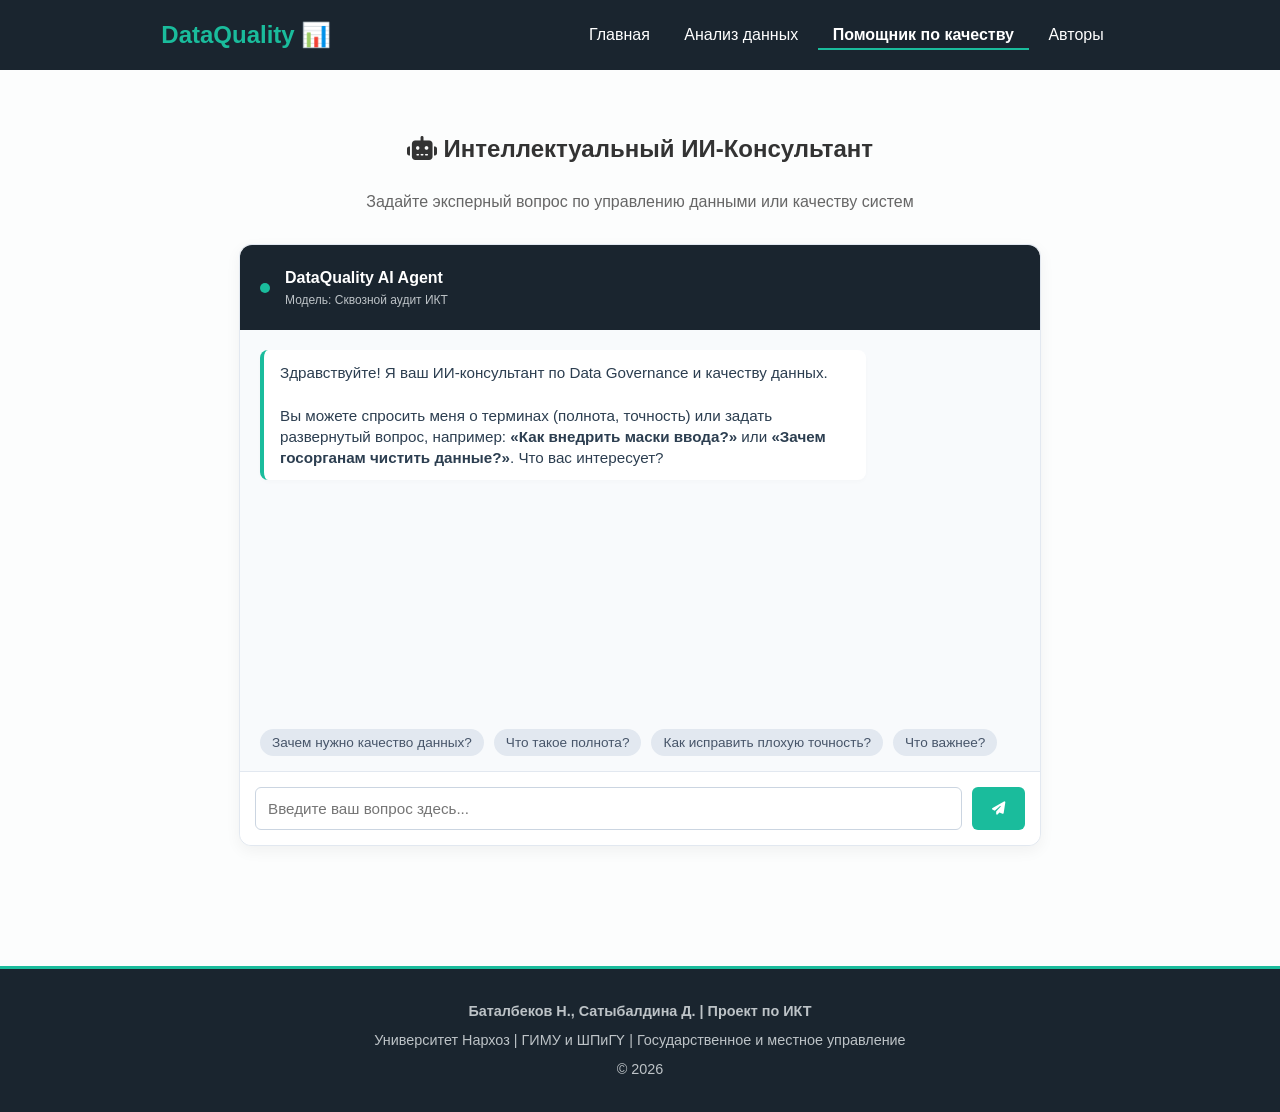
==== commit 140097d5: "Update bot.html" ====
--- a/bot.html
+++ b/bot.html
@@ -2,34 +2,33 @@
 <html lang="ru">
 <head>
     <meta charset="UTF-8">
-    <title>Интеллектуальный Помощник | DataQuality</title>
+    <title>Помощник по качеству | DataQuality</title>
     <link rel="stylesheet" href="style.css">
     <link rel="stylesheet" href="https://cdnjs.cloudflare.com/ajax/libs/font-awesome/6.5.1/css/all.min.css">
     <style>
+        /* Стили для продвинутого интерфейса чата */
         .chat-wrapper {
-            max-width: 850px;
+            max-width: 800px;
             margin: 30px auto;
             background: white;
-            border-radius: 16px;
-            box-shadow: 0 10px 25px rgba(0,0,0,0.08);
+            border-radius: 12px;
+            box-shadow: 0 5px 15px rgba(0,0,0,0.05);
             border: 1px solid #e2e8f0;
             display: flex;
             flex-direction: column;
-            height: 650px;
+            height: 600px;
         }
 
         .chat-header {
             background: #1a252f;
             color: white;
             padding: 20px;
-            border-top-left-radius: 16px;
-            border-top-right-radius: 16px;
-            display: flex;
-            justify-content: space-between;
+            border-top-left-radius: 12px;
+            border-top-right-radius: 12px;
+            display: flex;
             align-items: center;
-        }
-
-        .bot-profile { display: flex; align-items: center; gap: 15px; }
+            gap: 15px;
+        }
 
         .chat-header .status-dot {
             width: 10px;
@@ -40,15 +39,6 @@
             animation: pulse 1.5s infinite;
         }
 
-        .brain-load {
-            font-size: 0.8rem;
-            background: #34495e;
-            padding: 4px 8px;
-            border-radius: 12px;
-            color: #1abc9c;
-            font-family: monospace;
-        }
-
         .chat-messages {
             flex: 1;
             padding: 20px;
@@ -62,18 +52,17 @@
         .message {
             max-width: 75%;
             padding: 12px 16px;
-            border-radius: 12px;
+            border-radius: 8px;
             font-size: 0.95rem;
-            line-height: 1.5;
-            position: relative;
+            line-height: 1.4;
         }
 
         .message.bot {
             background: white;
             color: #2c3e50;
             align-self: flex-start;
-            border-left: 5px solid #1abc9c;
-            box-shadow: 0 2px 5px rgba(0,0,0,0.03);
+            border-left: 4px solid #1abc9c;
+            box-shadow: 0 2px 4px rgba(0,0,0,0.02);
         }
 
         .message.user {
@@ -86,8 +75,8 @@
         .chat-input-area {
             padding: 15px;
             background: white;
-            border-bottom-left-radius: 16px;
-            border-bottom-right-radius: 16px;
+            border-bottom-left-radius: 12px;
+            border-bottom-right-radius: 12px;
             border-top: 1px solid #e2e8f0;
             display: flex;
             gap: 10px;
@@ -95,38 +84,56 @@
 
         .chat-input-area input {
             flex: 1;
-            padding: 14px;
+            padding: 12px;
             border: 1px solid #cbd5e1;
-            border-radius: 8px;
+            border-radius: 6px;
             font-family: inherit;
             font-size: 0.95rem;
             outline: none;
-            transition: 0.2s;
-        }
-
-        .chat-input-area input:focus { border-color: #1abc9c; box-shadow: 0 0 0 3px rgba(26,188,156,0.1); }
+        }
+
+        .chat-input-area input:focus {
+            border-color: #1abc9c;
+        }
 
         .chat-input-area button {
             background: #1abc9c;
             color: white;
             border: none;
-            padding: 0 24px;
-            border-radius: 8px;
+            padding: 0 20px;
+            border-radius: 6px;
             cursor: pointer;
             font-weight: bold;
             transition: 0.2s;
         }
 
-        .chat-input-area button:hover { background: #16a085; }
+        .chat-input-area button:hover {
+            background: #16a085;
+        }
 
         .suggested-hints {
-            display: flex; gap: 10px; padding: 0 20px 15px 20px; background: #f8fafc; flex-wrap: wrap;
+            display: flex;
+            gap: 10px;
+            padding: 0 20px 15px 20px;
+            background: #f8fafc;
+            flex-wrap: wrap;
         }
 
         .hint-btn {
-            background: #e2e8f0; color: #475569; border: none; padding: 6px 14px; border-radius: 20px; font-size: 0.85rem; cursor: pointer; transition: 0.2s;
-        }
-        .hint-btn:hover { background: #cbd5e1; color: #1e293b; }
+            background: #e2e8f0;
+            color: #475569;
+            border: none;
+            padding: 6px 12px;
+            border-radius: 20px;
+            font-size: 0.85rem;
+            cursor: pointer;
+            transition: 0.2s;
+        }
+
+        .hint-btn:hover {
+            background: #cbd5e1;
+            color: #1e293b;
+        }
 
         @keyframes pulse {
             0% { opacity: 0.4; }
@@ -151,56 +158,140 @@
 
 <main>
     <div style="text-align: center; margin-top: 20px;">
-        <h2><i class="fas fa-brain"></i> Экспертная Система Data Governance v3.0</h2>
-        <p style="color: #666;">Гибридный ИИ-помощник с анализом тональности речи и обучением на лету</p>
+        <h2><i class="fas fa-robot"></i> Интеллектуальный ИИ-Консультант</h2>
+        <p style="color: #666;">Задайте эксперный вопрос по управлению данными или качеству систем</p>
     </div>
 
     <div class="chat-wrapper">
         <div class="chat-header">
-            <div class="bot-profile">
-                <div class="status-dot"></div>
-                <div>
-                    <strong>DataQuality Семантический Агент</strong>
-                    <div style="font-size: 0.75rem; color: #bdc3c7;">NLP Ядро активно | Контекст включен</div>
-                </div>
+            <div class="status-dot"></div>
+            <div>
+                <strong>DataQuality AI Agent</strong>
+                <div style="font-size: 0.75rem; color: #bdc3c7;">Модель: Сквозной аудит ИКТ</div>
             </div>
-            <div class="brain-load" id="brainLoad">Выучено терминов: +0</div>
         </div>
 
         <div class="chat-messages" id="chatWindow">
             <div class="message bot">
-                Приветствую! Я обновленная экспертная система. Я умею распознавать эмоции, запоминать контекст разговора и обучать себя новым терминам прямо в ходе беседы.
+                Здравствуйте! Я ваш ИИ-консультант по Data Governance и качеству данных. 
                 <br><br>
-                Если вы хотите проверить свою базу данных, нажмите кнопку <b>"Начать аудит"</b> или напишите это вручную. Также вы можете задать любой профессиональный вопрос по качеству данных!
+                Вы можете спросить меня о терминах (полнота, точность) или задать развернутый вопрос, например: 
+                <strong>«Как внедрить маски ввода?»</strong> или <strong>«Зачем госорганам чистить данные?»</strong>. Что вас интересует?
             </div>
         </div>
 
-        <div class="suggested-hints" id="hintsContainer">
-            <button class="hint-btn" onclick="useHint('Начать аудит данных')">📊 Начать аудит</button>
-            <button class="hint-btn" onclick="useHint('У нас все плохо с базами, куча ошибок!')">⚠️ Проверить негативный контекст</button>
-            <button class="hint-btn" onclick="useHint('What is Data Governance?')">💡 Что такое Data Governance?</button>
+        <div class="suggested-hints">
+            <button class="hint-btn" onclick="useHint('Зачем нужно качество данных?')">Зачем нужно качество данных?</button>
+            <button class="hint-btn" onclick="useHint('Что такое полнота?')">Что такое полнота?</button>
+            <button class="hint-btn" onclick="useHint('Как исправить плохую точность?')">Как исправить плохую точность?</button>
+            <button class="hint-btn" onclick="useHint('Что важнее: точность или полнота?')">Что важнее?</button>
         </div>
 
         <div class="chat-input-area">
-            <input type="text" id="userInput" placeholder="Напишите мне что-нибудь (например: у нас много дубликатов)..." onkeypress="handleKeyPress(event)">
+            <input type="text" id="userInput" placeholder="Введите ваш вопрос здесь..." onkeypress="handleKeyPress(event)">
             <button onclick="sendMessage()"><i class="fas fa-paper-plane"></i></button>
         </div>
     </div>
 </main>
 
 <script>
-    // ГЛОБАЛЬНЫЕ СОСТОЯНИЯ ДИАЛОГА
-    let currentState = 'IDLE'; 
-    let auditData = { system: '', completeness: 0, accuracy: 0 };
-    let lastUnknownKeyword = '';
-    
-    // СТАТИЧЕСКАЯ БАЗА ЗНАНИЙ
-    let knowledgeBase = {
-        'governance': '<b>Data Governance (Управление данными)</b> — это комплексная дисциплина, направленная на создание однозначного и структурированного контроля над корпоративными и государственными данными.',
-        'полнот': '<b>Полнота (Completeness)</b> измеряет долю заполненных обязательных реквизитов (например, ИИН, ФИО, контакты). Пропуски в полях сильно искажают общую аналитику.',
-        'точност': '<b>Точность (Accuracy)</b> отражает уровень соответствия данных реальному положению дел. База может быть заполненной на 100%, но содержать вымышленные или устаревшие записи.',
-        'дубликат': 'Для борьбы с <b>дубликатами строк</b> рекомендуется использовать алгоритмы дедупликации и нечеткого поиска, сопоставляющие похожие имена или опечатки в ИИН.',
-        'метрики': 'Основные метрики качества данных в ИКТ: Полнота (Completeness), Точность (Accuracy), Своевременность (Timeliness) и Непротиворечивость (Consistency).'
-    };
-
-    //
+    // База знаний бота (словарь триггеров и умных ответов)
+    const aiKnowledgeBase = [
+        {
+            keywords: ['зачем', 'цель', 'роль', 'государств', 'управлен'],
+            response: 'В государственном и корпоративном управлении качество данных — это фундамент. Если в базах данных (например, налоговой или кадровой) содержатся ошибки, аналитика будет неверной. Это приводит к ошибочным бюджетам, сбоям при выдаче госуслуг гражданам и потере ресурсов. Качественные данные экономят до 30% бюджета на ИТ-инфраструктуру.'
+        },
+        {
+            keywords: ['полнота', 'completeness', 'пропуск'],
+            response: '<b>Полнота (Completeness)</b> показывает, все ли обязательные сведения собраны в системе. Если в базе данных CRM или кадрового учета у половины сотрудников не заполнены ИИН или номера телефонов — полнота системы будет всего 50%. Это мешает автоматизации процессов.'
+        },
+        {
+            keywords: ['точность', 'accuracy', 'ошибк'],
+            response: '<b>Точность (Accuracy)</b> отвечает за достоверность информации. Данные могут быть полными (все поля заполнены), но неточными (например, вместо реального адреса написан случайный набор букв). Высокая точность гарантирует, что информации в системе можно доверять.'
+        },
+        {
+            keywords: ['исправить', 'маск', 'ввод', 'валидац', 'решен'],
+            response: 'Для исправления ошибок менеджмент должен внедрить три шага:<br>1. <b>Маски ввода</b> на сайтах и в программах (например, запретить вводить буквы в поле телефона).<br>2. <b>Автоматическую дедупликацию</b> (скрипты, удаляющие повторы по совпадению ИИН).<br>3. <b>Кросс-валидацию</b> — сверку данных между разными ведомствами в реальном времени.'
+        },
+        {
+            keywords: ['что важнее', 'сравн', 'приоритет'],
+            response: 'Это две стороны одной медали, но с точки зрения принятия решений <b>Точность важнее</b>. Лучше иметь базу данных на 50% сотрудников, но со стопроцентно верными телефонами (высокая точность), чем базу на 100% сотрудников, где все контакты вымышленные или устаревшие.'
+        },
+        {
+            keywords: ['привет', 'здравствуй', 'салем'],
+            response: 'Приветствую! Рад помочь. Задайте любой вопрос, связанный с качеством данных информационной системы, методами очистки или автоматическим аудитом!'
+        }
+    ];
+
+    // Функция отправки сообщения
+    function sendMessage() {
+        const inputField = document.getElementById('userInput');
+        const queryText = inputField.value.trim();
+        
+        if (queryText === '') return;
+
+        // 1. Отображаем сообщение пользователя
+        appendMessage(queryText, 'user');
+        inputField.value = '';
+
+        // 2. Имитируем "ИИ думает" и выдаем ответ
+        setTimeout(() => {
+            const botAnswer = generateSmartResponse(queryText);
+            appendMessage(botAnswer, 'bot');
+        }, 400);
+    }
+
+    // Алгоритм семантического поиска ответа
+    function generateSmartResponse(userQuery) {
+        const lowerQuery = userQuery.toLowerCase();
+        
+        // Ищем совпадения ключевых слов в базе знаний
+        for (let item of aiKnowledgeBase) {
+            // Если хотя бы одно ключевое слово из группы есть в вопросе пользователя
+            const match = item.keywords.some(keyword => lowerQuery.includes(keyword));
+            if (match) {
+                return item.response;
+            }
+        }
+
+        // Дефолтный ответ, если точных совпадений терминов не найдено (свободный вопрос)
+        return `Я проанализировал ваш запрос: "<i>${userQuery}</i>". С точки зрения методологии Data Quality, данный аспект требует настройки сквозного мониторинга. Рекомендуется проверить метрики <b>Полноты</b> и <b>Точности</b> данной системы на нашей <a href="dashboard.html" style="color: #1abc9c; font-weight:bold;">Аналитической панели</a>, чтобы выявить аномалии.`;
+    }
+
+    // Добавление блока сообщения на экран
+    function appendMessage(text, sender) {
+        const chatWindow = document.getElementById('chatWindow');
+        const messageDiv = document.createElement('div');
+        messageDiv.classList.add('message', sender);
+        messageDiv.innerHTML = text;
+        
+        chatWindow.appendChild(messageDiv);
+        
+        // Автоматическая прокрутка чата вниз при новых ответах
+        chatWindow.scrollTop = chatWindow.scrollHeight;
+    }
+
+    // Использование кнопок-подсказок
+    function useHint(hintText) {
+        document.getElementById('userInput').value = hintText;
+        sendMessage();
+    }
+
+    // Отправка по нажатию Enter
+    function handleKeyPress(event) {
+        if (event.key === 'Enter') {
+            sendMessage();
+        }
+    }
+</script>
+
+<footer>
+    <div class="footer-content">
+        <p><strong>Баталбеков Н., Сатыбалдина Д. | Проект по ИКТ</strong></p>
+        <p>Университет Нархоз | ГИМУ и ШПиГҮ | Государственное и местное управление</p>
+        <p>© 2026</p>
+    </div>
+</footer>
+
+</body>
+</html>
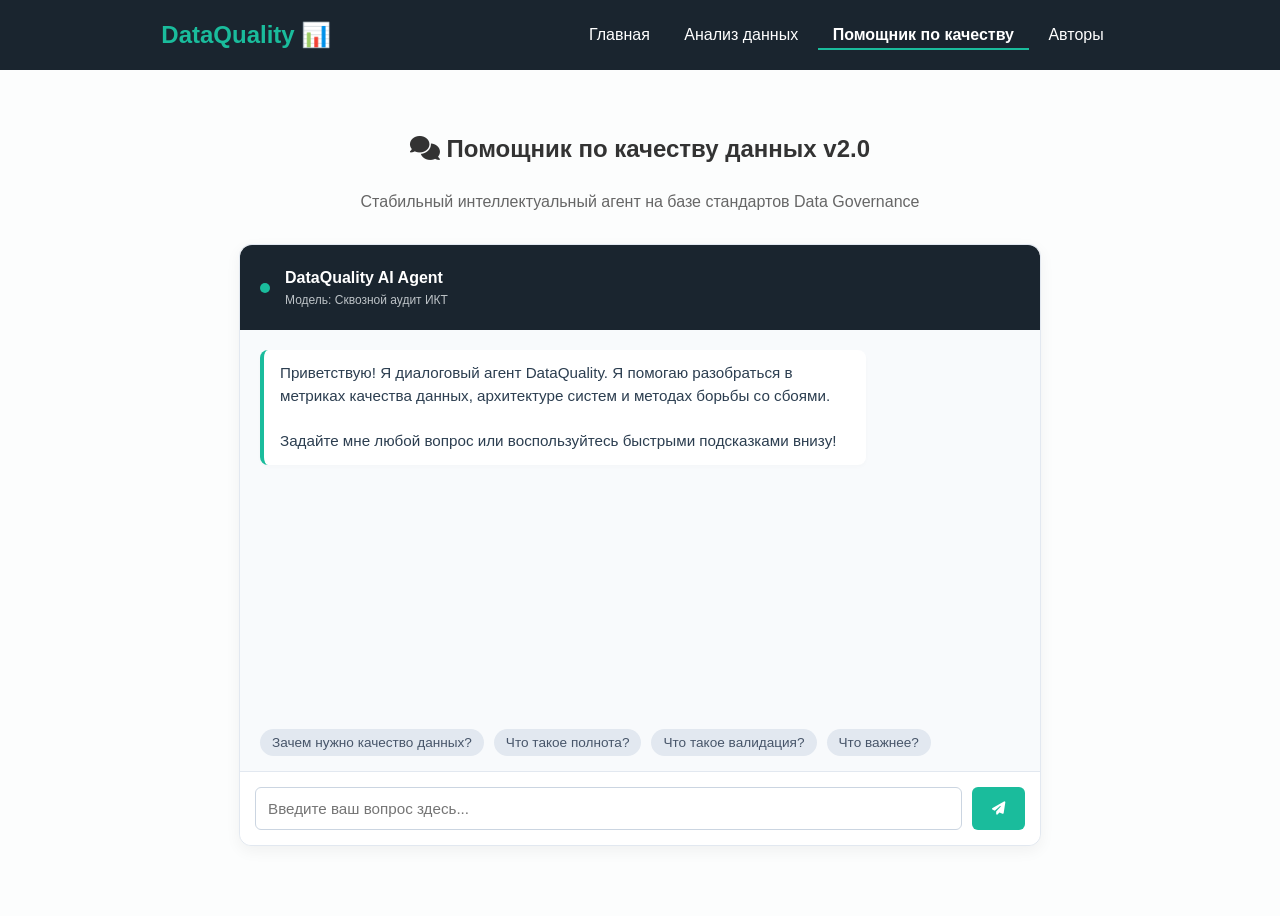
==== commit 64f6cf9b: "Update bot.html" ====
--- a/bot.html
+++ b/bot.html
@@ -6,7 +6,6 @@
     <link rel="stylesheet" href="style.css">
     <link rel="stylesheet" href="https://cdnjs.cloudflare.com/ajax/libs/font-awesome/6.5.1/css/all.min.css">
     <style>
-        /* Стили для продвинутого интерфейса чата */
         .chat-wrapper {
             max-width: 800px;
             margin: 30px auto;
@@ -54,7 +53,7 @@
             padding: 12px 16px;
             border-radius: 8px;
             font-size: 0.95rem;
-            line-height: 1.4;
+            line-height: 1.5;
         }
 
         .message.bot {
@@ -92,9 +91,7 @@
             outline: none;
         }
 
-        .chat-input-area input:focus {
-            border-color: #1abc9c;
-        }
+        .chat-input-area input:focus { border-color: #1abc9c; }
 
         .chat-input-area button {
             background: #1abc9c;
@@ -107,9 +104,7 @@
             transition: 0.2s;
         }
 
-        .chat-input-area button:hover {
-            background: #16a085;
-        }
+        .chat-input-area button:hover { background: #16a085; }
 
         .suggested-hints {
             display: flex;
@@ -130,10 +125,7 @@
             transition: 0.2s;
         }
 
-        .hint-btn:hover {
-            background: #cbd5e1;
-            color: #1e293b;
-        }
+        .hint-btn:hover { background: #cbd5e1; color: #1e293b; }
 
         @keyframes pulse {
             0% { opacity: 0.4; }
@@ -158,8 +150,8 @@
 
 <main>
     <div style="text-align: center; margin-top: 20px;">
-        <h2><i class="fas fa-robot"></i> Интеллектуальный ИИ-Консультант</h2>
-        <p style="color: #666;">Задайте эксперный вопрос по управлению данными или качеству систем</p>
+        <h2><i class="fas fa-comments"></i> Помощник по качеству данных v2.0</h2>
+        <p style="color: #666;">Стабильный интеллектуальный агент на базе стандартов Data Governance</p>
     </div>
 
     <div class="chat-wrapper">
@@ -173,18 +165,17 @@
 
         <div class="chat-messages" id="chatWindow">
             <div class="message bot">
-                Здравствуйте! Я ваш ИИ-консультант по Data Governance и качеству данных. 
+                Приветствую! Я диалоговый агент DataQuality. Я помогаю разобраться в метриках качества данных, архитектуре систем и методах борьбы со сбоями. 
                 <br><br>
-                Вы можете спросить меня о терминах (полнота, точность) или задать развернутый вопрос, например: 
-                <strong>«Как внедрить маски ввода?»</strong> или <strong>«Зачем госорганам чистить данные?»</strong>. Что вас интересует?
+                Задайте мне любой вопрос или воспользуйтесь быстрыми подсказками внизу!
             </div>
         </div>
 
-        <div class="suggested-hints">
+        <div class="suggested-hints" id="hintsContainer">
             <button class="hint-btn" onclick="useHint('Зачем нужно качество данных?')">Зачем нужно качество данных?</button>
             <button class="hint-btn" onclick="useHint('Что такое полнота?')">Что такое полнота?</button>
-            <button class="hint-btn" onclick="useHint('Как исправить плохую точность?')">Как исправить плохую точность?</button>
-            <button class="hint-btn" onclick="useHint('Что важнее: точность или полнота?')">Что важнее?</button>
+            <button class="hint-btn" onclick="useHint('Что такое валидация?')">Что такое валидация?</button>
+            <button class="hint-btn" onclick="useHint('Что важнее?')">Что важнее?</button>
         </div>
 
         <div class="chat-input-area">
@@ -195,103 +186,24 @@
 </main>
 
 <script>
-    // База знаний бота (словарь триггеров и умных ответов)
-    const aiKnowledgeBase = [
-        {
-            keywords: ['зачем', 'цель', 'роль', 'государств', 'управлен'],
-            response: 'В государственном и корпоративном управлении качество данных — это фундамент. Если в базах данных (например, налоговой или кадровой) содержатся ошибки, аналитика будет неверной. Это приводит к ошибочным бюджетам, сбоям при выдаче госуслуг гражданам и потере ресурсов. Качественные данные экономят до 30% бюджета на ИТ-инфраструктуру.'
-        },
-        {
-            keywords: ['полнота', 'completeness', 'пропуск'],
-            response: '<b>Полнота (Completeness)</b> показывает, все ли обязательные сведения собраны в системе. Если в базе данных CRM или кадрового учета у половины сотрудников не заполнены ИИН или номера телефонов — полнота системы будет всего 50%. Это мешает автоматизации процессов.'
-        },
-        {
-            keywords: ['точность', 'accuracy', 'ошибк'],
-            response: '<b>Точность (Accuracy)</b> отвечает за достоверность информации. Данные могут быть полными (все поля заполнены), но неточными (например, вместо реального адреса написан случайный набор букв). Высокая точность гарантирует, что информации в системе можно доверять.'
-        },
-        {
-            keywords: ['исправить', 'маск', 'ввод', 'валидац', 'решен'],
-            response: 'Для исправления ошибок менеджмент должен внедрить три шага:<br>1. <b>Маски ввода</b> на сайтах и в программах (например, запретить вводить буквы в поле телефона).<br>2. <b>Автоматическую дедупликацию</b> (скрипты, удаляющие повторы по совпадению ИИН).<br>3. <b>Кросс-валидацию</b> — сверку данных между разными ведомствами в реальном времени.'
-        },
-        {
-            keywords: ['что важнее', 'сравн', 'приоритет'],
-            response: 'Это две стороны одной медали, но с точки зрения принятия решений <b>Точность важнее</b>. Лучше иметь базу данных на 50% сотрудников, но со стопроцентно верными телефонами (высокая точность), чем базу на 100% сотрудников, где все контакты вымышленные или устаревшие.'
-        },
-        {
-            keywords: ['привет', 'здравствуй', 'салем'],
-            response: 'Приветствую! Рад помочь. Задайте любой вопрос, связанный с качеством данных информационной системы, методами очистки или автоматическим аудитом!'
-        }
-    ];
-
-    // Функция отправки сообщения
-    function sendMessage() {
-        const inputField = document.getElementById('userInput');
-        const queryText = inputField.value.trim();
-        
-        if (queryText === '') return;
-
-        // 1. Отображаем сообщение пользователя
-        appendMessage(queryText, 'user');
-        inputField.value = '';
-
-        // 2. Имитируем "ИИ думает" и выдаем ответ
-        setTimeout(() => {
-            const botAnswer = generateSmartResponse(queryText);
-            appendMessage(botAnswer, 'bot');
-        }, 400);
-    }
-
-    // Алгоритм семантического поиска ответа
-    function generateSmartResponse(userQuery) {
-        const lowerQuery = userQuery.toLowerCase();
-        
-        // Ищем совпадения ключевых слов в базе знаний
-        for (let item of aiKnowledgeBase) {
-            // Если хотя бы одно ключевое слово из группы есть в вопросе пользователя
-            const match = item.keywords.some(keyword => lowerQuery.includes(keyword));
-            if (match) {
-                return item.response;
-            }
-        }
-
-        // Дефолтный ответ, если точных совпадений терминов не найдено (свободный вопрос)
-        return `Я проанализировал ваш запрос: "<i>${userQuery}</i>". С точки зрения методологии Data Quality, данный аспект требует настройки сквозного мониторинга. Рекомендуется проверить метрики <b>Полноты</b> и <b>Точности</b> данной системы на нашей <a href="dashboard.html" style="color: #1abc9c; font-weight:bold;">Аналитической панели</a>, чтобы выявить аномалии.`;
-    }
-
-    // Добавление блока сообщения на экран
-    function appendMessage(text, sender) {
-        const chatWindow = document.getElementById('chatWindow');
-        const messageDiv = document.createElement('div');
-        messageDiv.classList.add('message', sender);
-        messageDiv.innerHTML = text;
-        
-        chatWindow.appendChild(messageDiv);
-        
-        // Автоматическая прокрутка чата вниз при новых ответах
-        chatWindow.scrollTop = chatWindow.scrollHeight;
-    }
-
-    // Использование кнопок-подсказок
-    function useHint(hintText) {
-        document.getElementById('userInput').value = hintText;
-        sendMessage();
-    }
-
-    // Отправка по нажатию Enter
-    function handleKeyPress(event) {
-        if (event.key === 'Enter') {
-            sendMessage();
-        }
-    }
-</script>
-
-<footer>
-    <div class="footer-content">
-        <p><strong>Баталбеков Н., Сатыбалдина Д. | Проект по ИКТ</strong></p>
-        <p>Университет Нархоз | ГИМУ и ШПиГҮ | Государственное и местное управление</p>
-        <p>© 2026</p>
-    </div>
-</footer>
-
-</body>
-</html>
+    // НАДЕЖНАЯ БАЗА ЗНАНИЙ (ОТВЕТЫ ПО КЛЮЧЕВЫМ КОРНЯМ)
+    const botResponses = {
+        'полнот': '<b>Полнота (Completeness)</b> показывает, все ли обязательные сведения собраны в системе. Если в базе данных CRM или кадрового учета у половины сотрудников не заполнены ИИН или номера телефонов — полнота системы будет всего 50%. Это сильно мешает автоматизации процессов и менеджменту.',
+        
+        'точност': '<b>Точность (Accuracy)</b> отражает, насколько данные соответствуют реальному положению дел. База данных может быть заполненной на 100% (высокая полнота), но если телефоны клиентов устарели или ИИН вымышленные — точность системы критически низкая.',
+        
+        'своевремен': '<b>Своевременность (Timeliness)</b> показывает, насколько быстро данные обновляются и доступны ли они в нужный момент для принятия управленческих решений. Устаревшие экономические данные ведут к неверному планированию.',
+        
+        'непротиворечив': '<b>Непротиворечивость (Consistency)</b> означает, что данные в разных таблицах или ведомствах не имеют расхождений. Например, если в базе CRM у клиента один адрес, а в бухгалтерской ERP — другой, это нарушение непротиворечивости.',
+
+        'валидац': 'Для исправления ошибок менеджмент должен внедрить три шага:<br>1. <b>Маски ввода</b> на сайтах и в программах (например, запретить вводить буквы в поле телефона).<br>2. <b>Автоматическую дедупликацию</b> (скрипты, удаляющие повторы по совпадению ИИН).<br>3. <b>Кросс-валидацию</b> — сверку данных между разными ведомствами в реальном времени.',
+        
+        'маск': '<b>Маски ввода</b> — это техническое ограничение в интерфейсе ИКТ-систем (например, шаблон типа `+7 (707) ___-__-__`). Они полностью нивелируют человеческий фактор, блокируя случайные ошибки ввода.',
+        
+        'дедупликац': '<b>Дедупликация</b> — автоматический поиск и слияние дублирующихся записей (повторов) в базах данных. Позволяет менеджменту оперировать реальными показателями, а не раздутыми от копий таблицами.',
+        
+        'архитектур': '<b>Архитектура данных</b> — это совокупность правил, моделей и стандартов, определяющих, как бизнес-информация собирается, распределяется, хранится и защищается в корпоративной сети.',
+
+        'governance': '<b>Data Governance (Управление данными)</b> — это стратегический менеджмент данных. Комплекс процессов, ролей и стандартов, регулирующих безопасность, качество и экономическую отдачу от использования информации в компании.',
+        
+        'зачем': '<b>Качество данных необходимо менеджменту для
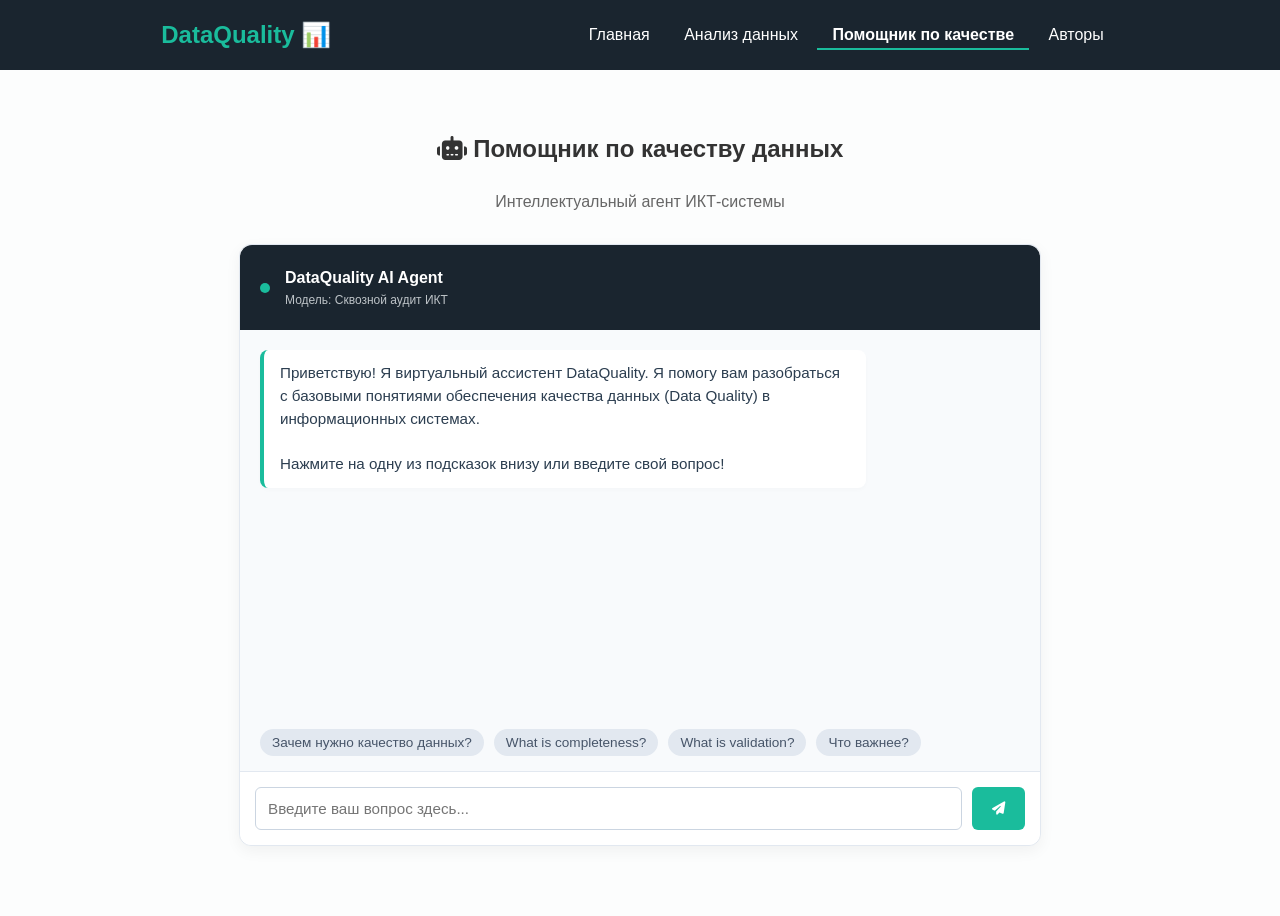
==== commit 313d0170: "Update bot.html" ====
--- a/bot.html
+++ b/bot.html
@@ -142,7 +142,7 @@
         <div class="menu">
             <a href="index.html">Главная</a>
             <a href="dashboard.html">Анализ данных</a>
-            <a href="bot.html" class="active">Помощник по качеству</a>
+            <a href="bot.html" class="active">Помощник по качестве</a>
             <a href="creators.html">Авторы</a>
         </div>
     </nav>
@@ -150,8 +150,8 @@
 
 <main>
     <div style="text-align: center; margin-top: 20px;">
-        <h2><i class="fas fa-comments"></i> Помощник по качеству данных v2.0</h2>
-        <p style="color: #666;">Стабильный интеллектуальный агент на базе стандартов Data Governance</p>
+        <h2><i class="fas fa-robot"></i> Помощник по качеству данных</h2>
+        <p style="color: #666;">Интеллектуальный агент ИКТ-системы</p>
     </div>
 
     <div class="chat-wrapper">
@@ -165,16 +165,16 @@
 
         <div class="chat-messages" id="chatWindow">
             <div class="message bot">
-                Приветствую! Я диалоговый агент DataQuality. Я помогаю разобраться в метриках качества данных, архитектуре систем и методах борьбы со сбоями. 
+                Приветствую! Я виртуальный ассистент DataQuality. Я помогу вам разобраться с базовыми понятиями обеспечения качества данных (Data Quality) в информационных системах.
                 <br><br>
-                Задайте мне любой вопрос или воспользуйтесь быстрыми подсказками внизу!
+                Нажмите на одну из подсказок внизу или введите свой вопрос!
             </div>
         </div>
 
-        <div class="suggested-hints" id="hintsContainer">
+        <div class="suggested-hints">
             <button class="hint-btn" onclick="useHint('Зачем нужно качество данных?')">Зачем нужно качество данных?</button>
-            <button class="hint-btn" onclick="useHint('Что такое полнота?')">Что такое полнота?</button>
-            <button class="hint-btn" onclick="useHint('Что такое валидация?')">Что такое валидация?</button>
+            <button class="hint-btn" onclick="useHint('Что такое полнота?')">What is completeness?</button>
+            <button class="hint-btn" onclick="useHint('Что такое валидация?')">What is validation?</button>
             <button class="hint-btn" onclick="useHint('Что важнее?')">Что важнее?</button>
         </div>
 
@@ -186,24 +186,71 @@
 </main>
 
 <script>
-    // НАДЕЖНАЯ БАЗА ЗНАНИЙ (ОТВЕТЫ ПО КЛЮЧЕВЫМ КОРНЯМ)
-    const botResponses = {
-        'полнот': '<b>Полнота (Completeness)</b> показывает, все ли обязательные сведения собраны в системе. Если в базе данных CRM или кадрового учета у половины сотрудников не заполнены ИИН или номера телефонов — полнота системы будет всего 50%. Это сильно мешает автоматизации процессов и менеджменту.',
-        
-        'точност': '<b>Точность (Accuracy)</b> отражает, насколько данные соответствуют реальному положению дел. База данных может быть заполненной на 100% (высокая полнота), но если телефоны клиентов устарели или ИИН вымышленные — точность системы критически низкая.',
-        
-        'своевремен': '<b>Своевременность (Timeliness)</b> показывает, насколько быстро данные обновляются и доступны ли они в нужный момент для принятия управленческих решений. Устаревшие экономические данные ведут к неверному планированию.',
-        
-        'непротиворечив': '<b>Непротиворечивость (Consistency)</b> означает, что данные в разных таблицах или ведомствах не имеют расхождений. Например, если в базе CRM у клиента один адрес, а в бухгалтерской ERP — другой, это нарушение непротиворечивости.',
-
-        'валидац': 'Для исправления ошибок менеджмент должен внедрить три шага:<br>1. <b>Маски ввода</b> на сайтах и в программах (например, запретить вводить буквы в поле телефона).<br>2. <b>Автоматическую дедупликацию</b> (скрипты, удаляющие повторы по совпадению ИИН).<br>3. <b>Кросс-валидацию</b> — сверку данных между разными ведомствами в реальном времени.',
-        
-        'маск': '<b>Маски ввода</b> — это техническое ограничение в интерфейсе ИКТ-систем (например, шаблон типа `+7 (707) ___-__-__`). Они полностью нивелируют человеческий фактор, блокируя случайные ошибки ввода.',
-        
-        'дедупликац': '<b>Дедупликация</b> — автоматический поиск и слияние дублирующихся записей (повторов) в базах данных. Позволяет менеджменту оперировать реальными показателями, а не раздутыми от копий таблицами.',
-        
-        'архитектур': '<b>Архитектура данных</b> — это совокупность правил, моделей и стандартов, определяющих, как бизнес-информация собирается, распределяется, хранится и защищается в корпоративной сети.',
-
-        'governance': '<b>Data Governance (Управление данными)</b> — это стратегический менеджмент данных. Комплекс процессов, ролей и стандартов, регулирующих безопасность, качество и экономическую отдачу от использования информации в компании.',
-        
-        'зачем': '<b>Качество данных необходимо менеджменту для
+    // Первоначальная база ответов
+    const answers = {
+        "зачем нужно качество данных?": "<b>Качество данных</b> необходимо для принятия правильных управленческих решений. Ошибки в базах данных (дубликаты, пропуски) приводят к неверным отчетам, финансовым потерям компании и сбоям в автоматизации бизнес-процессов.",
+        
+        "что такое полнота?": "<b>Полнота (Completeness)</b> показывает, все ли обязательные сведения собраны в системе. Если в базе данных CRM или кадрового учета у половины сотрудников не заполнены ИИН или номера телефонов — полнота системы будет всего 50%. Это мешает автоматизации процессов.",
+        
+        "что такое валидация?": "Для исправления ошибок менеджмент должен внедрить три шага:<br>1. <b>Маски ввода</b> на сайтах и в программах (например, запретить вводить буквы в поле телефона).<br>2. <b>Автоматическую дедупликацию</b> (скрипты, удаляющие повторы по совпадению ИИН).<br>3. <b>Кросс-валидацию</b> — сверку данных между разными ведомствами в реальном времени.",
+        
+        "что важнее?": "Для эффективного менеджмента важен баланс. Но с точки зрения аналитики, высокая полнота при нулевой точности (когда все поля заполнены случайным или неверным текстом) абсолютно бесполезна и даже опасна, так как ведет к неверным экономическим выводам."
+    };
+
+    function sendMessage() {
+        const inputField = document.getElementById("userInput");
+        const text = inputField.value.trim();
+        
+        if (!text) return;
+
+        // Выводим сообщение пользователя
+        appendMessage(text, "user");
+        inputField.value = "";
+
+        // Ответ бота
+        setTimeout(() => {
+            const cleanText = text.toLowerCase().replace(/[?]/g, "").trim();
+            let botReply = "Извините, я настроен на ответы по ключевым метрикам ИКТ. Пожалуйста, воспользуйтесь кнопками-подсказками для демонстрации возможностей системы.";
+            
+            // Прямое сопоставление вопроса
+            if (answers[cleanText]) {
+                botReply = answers[cleanText];
+            } else {
+                // Если совпадение не полное, ищем по ключевым словам
+                for (let key in answers) {
+                    if (cleanText.includes("полнот") && key.includes("полнот")) {
+                        botReply = answers[key];
+                        break;
+                    }
+                    if (cleanText.includes("валидац") && key.includes("валидац")) {
+                        botReply = answers[key];
+                        break;
+                    }
+                    if (cleanText.includes("зачем") && key.includes("зачем")) {
+                        botReply = answers[key];
+                        break;
+                    }
+                    if (cleanText.includes("важн") && key.includes("важн")) {
+                        botReply = answers[key];
+                        break;
+                    }
+                }
+            }
+            
+            appendMessage(botReply, "bot");
+        }, 300);
+    }
+
+    function appendMessage(text, sender) {
+        const chatWindow = document.getElementById("chatWindow");
+        const messageDiv = document.createElement("div");
+        messageDiv.classList.add("message", sender);
+        messageDiv.innerHTML = text;
+        chatWindow.appendChild(messageDiv);
+        chatWindow.scrollTop = chatWindow.scrollHeight;
+    }
+
+    function useHint(hintText) {
+        document.getElementById("userInput").value = hintText;
+        sendMessage();
+    }
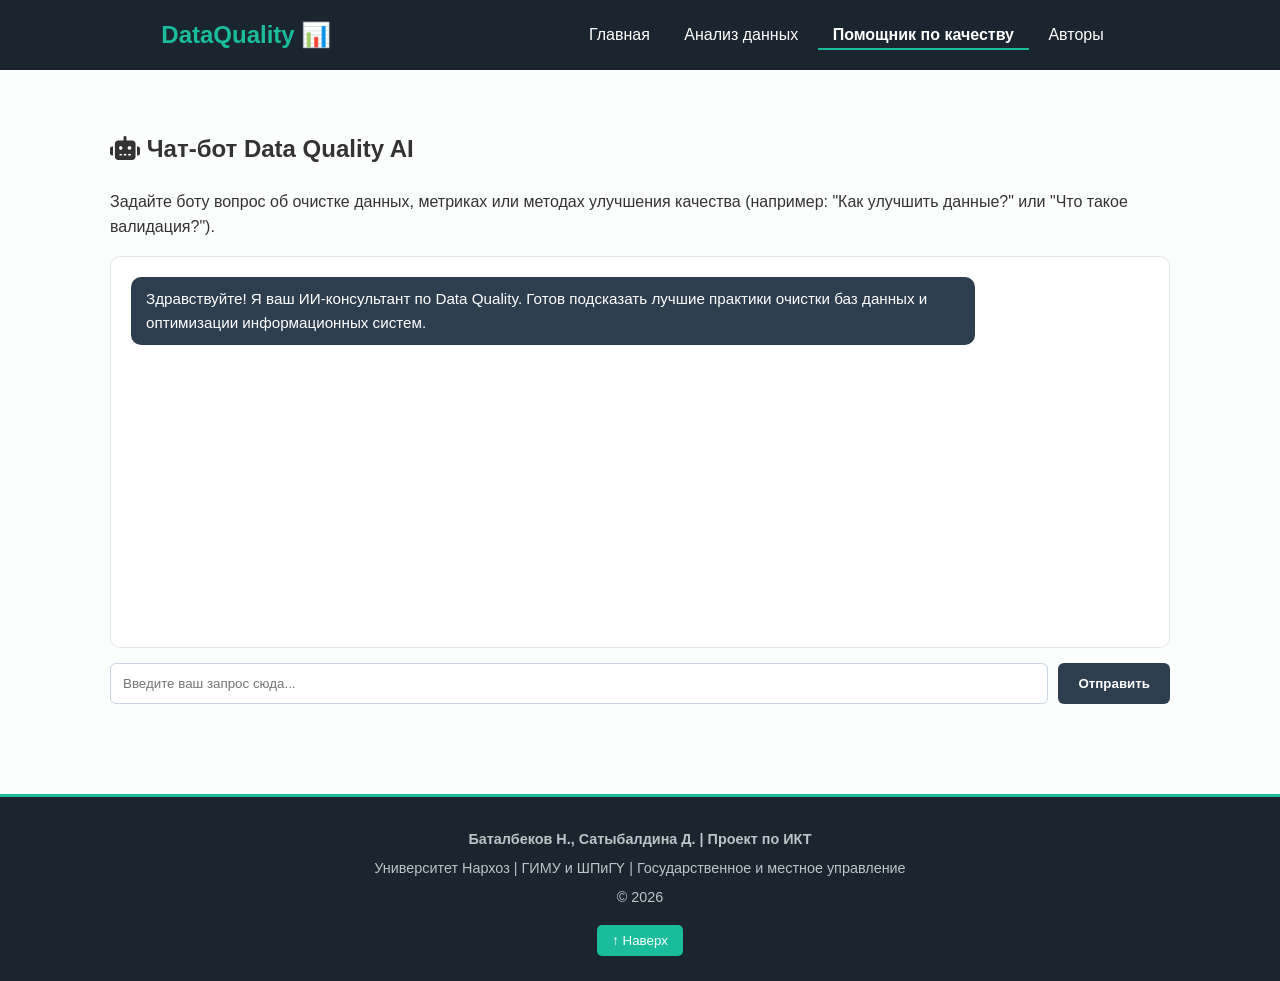
==== commit 15e83ff7: "Update bot.html" ====
--- a/bot.html
+++ b/bot.html
@@ -6,132 +6,17 @@
     <link rel="stylesheet" href="style.css">
     <link rel="stylesheet" href="https://cdnjs.cloudflare.com/ajax/libs/font-awesome/6.5.1/css/all.min.css">
     <style>
-        .chat-wrapper {
-            max-width: 800px;
-            margin: 30px auto;
-            background: white;
-            border-radius: 12px;
-            box-shadow: 0 5px 15px rgba(0,0,0,0.05);
-            border: 1px solid #e2e8f0;
-            display: flex;
-            flex-direction: column;
-            height: 600px;
+        #chat-box { 
+            border: 1px solid #e2e8f0; padding: 20px; height: 350px; margin-bottom: 15px; 
+            background: #fff; overflow-y: auto; border-radius: 10px;
+            display: flex; flex-direction: column; gap: 12px;
         }
-
-        .chat-header {
-            background: #1a252f;
-            color: white;
-            padding: 20px;
-            border-top-left-radius: 12px;
-            border-top-right-radius: 12px;
-            display: flex;
-            align-items: center;
-            gap: 15px;
-        }
-
-        .chat-header .status-dot {
-            width: 10px;
-            height: 10px;
-            background: #1abc9c;
-            border-radius: 5px;
-            display: inline-block;
-            animation: pulse 1.5s infinite;
-        }
-
-        .chat-messages {
-            flex: 1;
-            padding: 20px;
-            overflow-y: auto;
-            background: #f8fafc;
-            display: flex;
-            flex-direction: column;
-            gap: 15px;
-        }
-
-        .message {
-            max-width: 75%;
-            padding: 12px 16px;
-            border-radius: 8px;
-            font-size: 0.95rem;
-            line-height: 1.5;
-        }
-
-        .message.bot {
-            background: white;
-            color: #2c3e50;
-            align-self: flex-start;
-            border-left: 4px solid #1abc9c;
-            box-shadow: 0 2px 4px rgba(0,0,0,0.02);
-        }
-
-        .message.user {
-            background: #1abc9c;
-            color: white;
-            align-self: flex-end;
-            border-bottom-right-radius: 2px;
-        }
-
-        .chat-input-area {
-            padding: 15px;
-            background: white;
-            border-bottom-left-radius: 12px;
-            border-bottom-right-radius: 12px;
-            border-top: 1px solid #e2e8f0;
-            display: flex;
-            gap: 10px;
-        }
-
-        .chat-input-area input {
-            flex: 1;
-            padding: 12px;
-            border: 1px solid #cbd5e1;
-            border-radius: 6px;
-            font-family: inherit;
-            font-size: 0.95rem;
-            outline: none;
-        }
-
-        .chat-input-area input:focus { border-color: #1abc9c; }
-
-        .chat-input-area button {
-            background: #1abc9c;
-            color: white;
-            border: none;
-            padding: 0 20px;
-            border-radius: 6px;
-            cursor: pointer;
-            font-weight: bold;
-            transition: 0.2s;
-        }
-
-        .chat-input-area button:hover { background: #16a085; }
-
-        .suggested-hints {
-            display: flex;
-            gap: 10px;
-            padding: 0 20px 15px 20px;
-            background: #f8fafc;
-            flex-wrap: wrap;
-        }
-
-        .hint-btn {
-            background: #e2e8f0;
-            color: #475569;
-            border: none;
-            padding: 6px 12px;
-            border-radius: 20px;
-            font-size: 0.85rem;
-            cursor: pointer;
-            transition: 0.2s;
-        }
-
-        .hint-btn:hover { background: #cbd5e1; color: #1e293b; }
-
-        @keyframes pulse {
-            0% { opacity: 0.4; }
-            50% { opacity: 1; }
-            100% { opacity: 0.4; }
-        }
+        .msg { padding: 10px 15px; border-radius: 10px; max-width: 80%; font-size: 0.95rem; }
+        .user-msg { background: #1abc9c; color: white; align-self: flex-end; }
+        .bot-msg { background: #2c3e50; color: white; align-self: flex-start; }
+        .chat-input-area { display: flex; gap: 10px; }
+        #userInput { flex: 1; padding: 12px; border-radius: 6px; border: 1px solid #cbd5e1; outline: none; }
+        #sendBtn { padding: 10px 20px; background: #2c3e50; color: white; border: none; border-radius: 6px; cursor: pointer; font-weight: bold; }
     </style>
 </head>
 <body>
@@ -142,115 +27,81 @@
         <div class="menu">
             <a href="index.html">Главная</a>
             <a href="dashboard.html">Анализ данных</a>
-            <a href="bot.html" class="active">Помощник по качестве</a>
+            <a href="bot.html" class="active">Помощник по качеству</a>
             <a href="creators.html">Авторы</a>
         </div>
     </nav>
 </header>
 
 <main>
-    <div style="text-align: center; margin-top: 20px;">
-        <h2><i class="fas fa-robot"></i> Помощник по качеству данных</h2>
-        <p style="color: #666;">Интеллектуальный агент ИКТ-системы</p>
+    <h2><i class="fas fa-robot"></i> Чат-бот Data Quality AI</h2>
+    <p>Задайте боту вопрос об очистке данных, метриках или методах улучшения качества (например: "Как улучшить данные?" или "Что такое валидация?").</p>
+    
+    <div id="chat-box">
+        <div class="msg bot-msg">Здравствуйте! Я ваш ИИ-консультант по Data Quality. Готов подсказать лучшие практики очистки баз данных и оптимизации информационных систем.</div>
     </div>
 
-    <div class="chat-wrapper">
-        <div class="chat-header">
-            <div class="status-dot"></div>
-            <div>
-                <strong>DataQuality AI Agent</strong>
-                <div style="font-size: 0.75rem; color: #bdc3c7;">Модель: Сквозной аудит ИКТ</div>
-            </div>
-        </div>
-
-        <div class="chat-messages" id="chatWindow">
-            <div class="message bot">
-                Приветствую! Я виртуальный ассистент DataQuality. Я помогу вам разобраться с базовыми понятиями обеспечения качества данных (Data Quality) в информационных системах.
-                <br><br>
-                Нажмите на одну из подсказок внизу или введите свой вопрос!
-            </div>
-        </div>
-
-        <div class="suggested-hints">
-            <button class="hint-btn" onclick="useHint('Зачем нужно качество данных?')">Зачем нужно качество данных?</button>
-            <button class="hint-btn" onclick="useHint('Что такое полнота?')">What is completeness?</button>
-            <button class="hint-btn" onclick="useHint('Что такое валидация?')">What is validation?</button>
-            <button class="hint-btn" onclick="useHint('Что важнее?')">Что важнее?</button>
-        </div>
-
-        <div class="chat-input-area">
-            <input type="text" id="userInput" placeholder="Введите ваш вопрос здесь..." onkeypress="handleKeyPress(event)">
-            <button onclick="sendMessage()"><i class="fas fa-paper-plane"></i></button>
-        </div>
+    <div class="chat-input-area">
+        <input type="text" id="userInput" placeholder="Введите ваш запрос сюда...">
+        <button id="sendBtn" onclick="askBot()">Отправить</button>
     </div>
 </main>
 
 <script>
-    // Первоначальная база ответов
-    const answers = {
-        "зачем нужно качество данных?": "<b>Качество данных</b> необходимо для принятия правильных управленческих решений. Ошибки в базах данных (дубликаты, пропуски) приводят к неверным отчетам, финансовым потерям компании и сбоям в автоматизации бизнес-процессов.",
+async function askBot() {
+    const inputField = document.getElementById('userInput');
+    let userInput = inputField.value.trim();
+    const chatBox = document.getElementById('chat-box');
+
+    if (!userInput) return;
+
+    chatBox.innerHTML += `<div class="msg user-msg">${userInput}</div>`;
+    inputField.value = "";
+
+    const loadId = "load-" + Date.now();
+    chatBox.innerHTML += `<div class="msg bot-msg" id="${loadId}"><i class="fas fa-spinner fa-spin"></i> Экспертный анализ...</div>`;
+    chatBox.scrollTop = chatBox.scrollHeight;
+
+    let query = userInput.toLowerCase();
+    
+    setTimeout(async () => {
+        const botMessageElem = document.getElementById(loadId);
         
-        "что такое полнота?": "<b>Полнота (Completeness)</b> показывает, все ли обязательные сведения собраны в системе. Если в базе данных CRM или кадрового учета у половины сотрудников не заполнены ИИН или номера телефонов — полнота системы будет всего 50%. Это мешает автоматизации процессов.",
-        
-        "что такое валидация?": "Для исправления ошибок менеджмент должен внедрить три шага:<br>1. <b>Маски ввода</b> на сайтах и в программах (например, запретить вводить буквы в поле телефона).<br>2. <b>Автоматическую дедупликацию</b> (скрипты, удаляющие повторы по совпадению ИИН).<br>3. <b>Кросс-валидацию</b> — сверку данных между разными ведомствами в реальном времени.",
-        
-        "что важнее?": "Для эффективного менеджмента важен баланс. Но с точки зрения аналитики, высокая полнота при нулевой точности (когда все поля заполнены случайным или неверным текстом) абсолютно бесполезна и даже опасна, так как ведет к неверным экономическим выводам."
-    };
+        if(query.includes("улучшить") || query.includes("рекомендац") || query.includes("как")) {
+            botMessageElem.innerHTML = "<strong>Рекомендация эксперта:</strong> Для улучшения качества данных внедрите: 1. Валидацию на этапе ввода (ограничение масок полей); 2. Регулярную дедупликацию (склеивание повторов); 3. Автоматическую проверку пустых значений (NULL-значений).";
+        } else if (query.includes("валидация") || query.includes("проверк")) {
+            botMessageElem.innerHTML = "<strong>Определение:</strong> Валидация данных — это проверка информации на соответствие заданным критериям и правилам (например, проверка ИИН строго на 12 цифровых символов) перед сохранением в систему.";
+        } else {
+            // Обращение к русскому сегменту Wikipedia API для универсальности
+            try {
+                const res = await fetch(`https://ru.wikipedia.org/w/api.php?action=query&list=search&srsearch=${encodeURIComponent(query)}&format=json&origin=*`);
+                const data = await res.json();
+                if(data.query.search.length > 0) {
+                    botMessageElem.innerHTML = `<strong>Найденный термин:</strong> ${data.query.search[0].snippet}... Для более детальной дорожной карты обратитесь к администратору данных.`;
+                } else {
+                    botMessageElem.innerHTML = "Извините, по данному аспекту архитектуры данных у меня нет готового паттерна. Попробуйте перефразировать вопрос.";
+                }
+            } catch(e) {
+                botMessageElem.innerHTML = "Сбой канала связи с глобальным архивом знаний.";
+            }
+        }
+        chatBox.scrollTop = chatBox.scrollHeight;
+    }, 1000);
+}
 
-    function sendMessage() {
-        const inputField = document.getElementById("userInput");
-        const text = inputField.value.trim();
-        
-        if (!text) return;
+document.getElementById('userInput').addEventListener('keypress', function (e) {
+    if (e.key === 'Enter') askBot();
+});
+</script>
 
-        // Выводим сообщение пользователя
-        appendMessage(text, "user");
-        inputField.value = "";
+<footer>
+    <div class="footer-content">
+        <p><strong>Баталбеков Н., Сатыбалдина Д. | Проект по ИКТ</strong></p>
+        <p>Университет Нархоз | ГИМУ и ШПиГҮ | Государственное и местное управление</p>
+        <p>© 2026</p>
+        <button id="backToTop" onclick="window.scrollTo(0, 0)">↑ Наверх</button>
+    </div>
+</footer>
 
-        // Ответ бота
-        setTimeout(() => {
-            const cleanText = text.toLowerCase().replace(/[?]/g, "").trim();
-            let botReply = "Извините, я настроен на ответы по ключевым метрикам ИКТ. Пожалуйста, воспользуйтесь кнопками-подсказками для демонстрации возможностей системы.";
-            
-            // Прямое сопоставление вопроса
-            if (answers[cleanText]) {
-                botReply = answers[cleanText];
-            } else {
-                // Если совпадение не полное, ищем по ключевым словам
-                for (let key in answers) {
-                    if (cleanText.includes("полнот") && key.includes("полнот")) {
-                        botReply = answers[key];
-                        break;
-                    }
-                    if (cleanText.includes("валидац") && key.includes("валидац")) {
-                        botReply = answers[key];
-                        break;
-                    }
-                    if (cleanText.includes("зачем") && key.includes("зачем")) {
-                        botReply = answers[key];
-                        break;
-                    }
-                    if (cleanText.includes("важн") && key.includes("важн")) {
-                        botReply = answers[key];
-                        break;
-                    }
-                }
-            }
-            
-            appendMessage(botReply, "bot");
-        }, 300);
-    }
-
-    function appendMessage(text, sender) {
-        const chatWindow = document.getElementById("chatWindow");
-        const messageDiv = document.createElement("div");
-        messageDiv.classList.add("message", sender);
-        messageDiv.innerHTML = text;
-        chatWindow.appendChild(messageDiv);
-        chatWindow.scrollTop = chatWindow.scrollHeight;
-    }
-
-    function useHint(hintText) {
-        document.getElementById("userInput").value = hintText;
-        sendMessage();
-    }
+</body>
+</html>
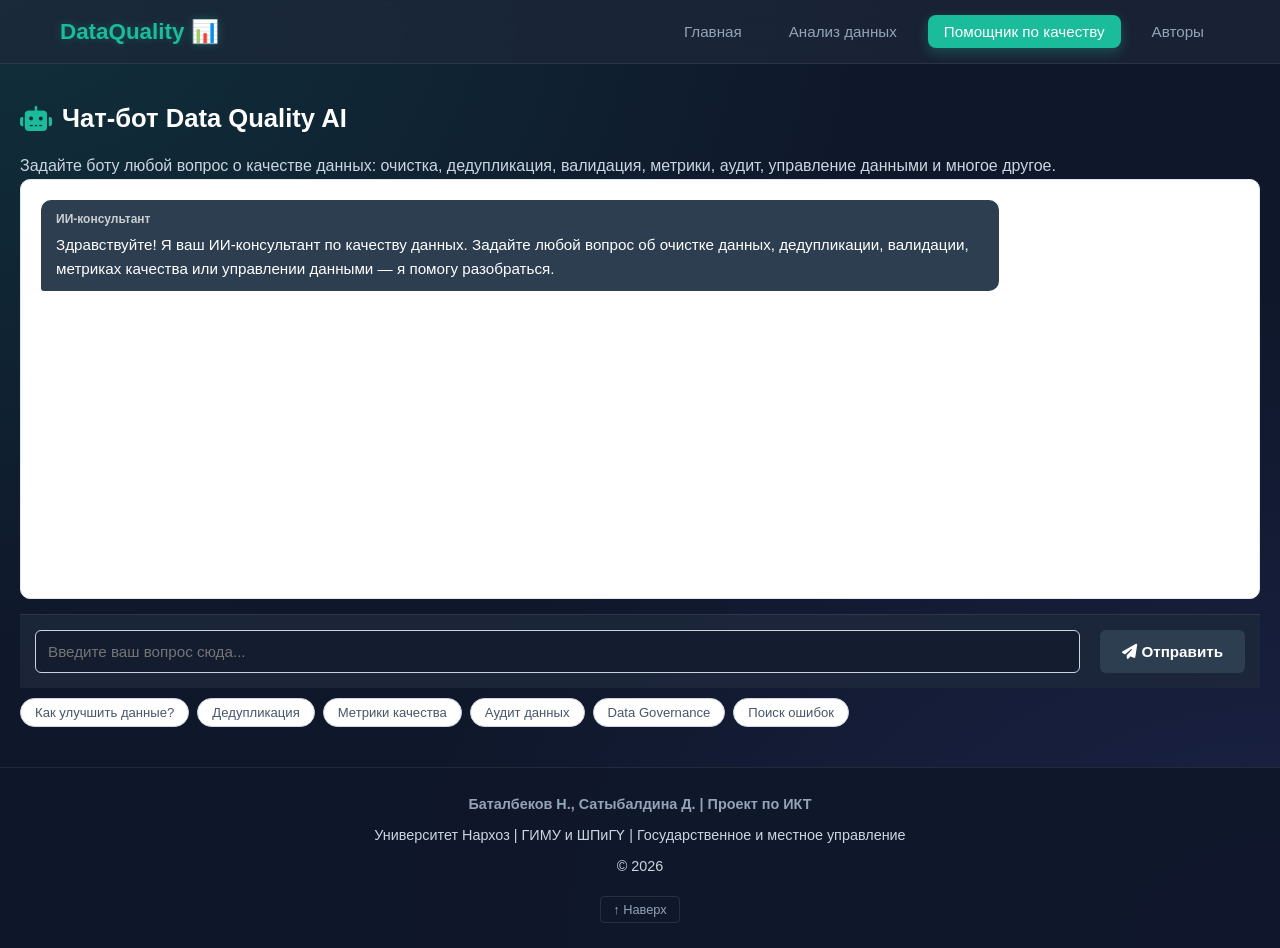
==== commit 65b27bf8: "Update bot.html" ====
--- a/bot.html
+++ b/bot.html
@@ -7,16 +7,26 @@
     <link rel="stylesheet" href="https://cdnjs.cloudflare.com/ajax/libs/font-awesome/6.5.1/css/all.min.css">
     <style>
         #chat-box { 
-            border: 1px solid #e2e8f0; padding: 20px; height: 350px; margin-bottom: 15px; 
+            border: 1px solid #e2e8f0; padding: 20px; height: 420px; margin-bottom: 15px; 
             background: #fff; overflow-y: auto; border-radius: 10px;
             display: flex; flex-direction: column; gap: 12px;
         }
-        .msg { padding: 10px 15px; border-radius: 10px; max-width: 80%; font-size: 0.95rem; }
-        .user-msg { background: #1abc9c; color: white; align-self: flex-end; }
-        .bot-msg { background: #2c3e50; color: white; align-self: flex-start; }
+        .msg { padding: 10px 15px; border-radius: 10px; max-width: 80%; font-size: 0.95rem; line-height: 1.6; }
+        .msg .sender-label { font-size: 0.75rem; font-weight: 600; margin-bottom: 4px; opacity: 0.75; display: block; }
+        .user-msg { background: #1abc9c; color: white; align-self: flex-end; border-radius: 10px 10px 3px 10px; }
+        .bot-msg { background: #2c3e50; color: white; align-self: flex-start; border-radius: 10px 10px 10px 3px; }
         .chat-input-area { display: flex; gap: 10px; }
-        #userInput { flex: 1; padding: 12px; border-radius: 6px; border: 1px solid #cbd5e1; outline: none; }
-        #sendBtn { padding: 10px 20px; background: #2c3e50; color: white; border: none; border-radius: 6px; cursor: pointer; font-weight: bold; }
+        #userInput { flex: 1; padding: 12px; border-radius: 6px; border: 1px solid #cbd5e1; outline: none; font-size: 0.95rem; font-family: inherit; }
+        #userInput:focus { border-color: #1abc9c; box-shadow: 0 0 0 3px rgba(26,188,156,0.15); }
+        #userInput:disabled { background: #f1f5f9; cursor: not-allowed; }
+        #sendBtn { padding: 10px 22px; background: #2c3e50; color: white; border: none; border-radius: 6px; cursor: pointer; font-weight: bold; font-size: 0.95rem; transition: background 0.2s; }
+        #sendBtn:hover:not(:disabled) { background: #1abc9c; }
+        #sendBtn:disabled { background: #94a3b8; cursor: not-allowed; }
+        .quick-btns { display: flex; flex-wrap: wrap; gap: 8px; margin-top: 10px; }
+        .quick-btn { padding: 6px 14px; background: #fff; border: 1px solid #cbd5e1; border-radius: 20px; font-size: 0.82rem; color: #475569; cursor: pointer; transition: all 0.2s; font-family: inherit; }
+        .quick-btn:hover { background: #1abc9c; color: white; border-color: #1abc9c; }
+        .spinner { display: inline-block; width: 12px; height: 12px; border: 2px solid rgba(255,255,255,0.4); border-top-color: white; border-radius: 50%; animation: spin 0.7s linear infinite; margin-right: 6px; vertical-align: middle; }
+        @keyframes spin { to { transform: rotate(360deg); } }
     </style>
 </head>
 <body>
@@ -35,62 +45,137 @@
 
 <main>
     <h2><i class="fas fa-robot"></i> Чат-бот Data Quality AI</h2>
-    <p>Задайте боту вопрос об очистке данных, метриках или методах улучшения качества (например: "Как улучшить данные?" или "Что такое валидация?").</p>
-    
+    <p>Задайте боту любой вопрос о качестве данных: очистка, дедупликация, валидация, метрики, аудит, управление данными и многое другое.</p>
+
     <div id="chat-box">
-        <div class="msg bot-msg">Здравствуйте! Я ваш ИИ-консультант по Data Quality. Готов подсказать лучшие практики очистки баз данных и оптимизации информационных систем.</div>
+        <div class="msg bot-msg">
+            <span class="sender-label">ИИ-консультант</span>
+            Здравствуйте! Я ваш ИИ-консультант по качеству данных. Задайте любой вопрос об очистке данных, дедупликации, валидации, метриках качества или управлении данными — я помогу разобраться.
+        </div>
     </div>
 
     <div class="chat-input-area">
-        <input type="text" id="userInput" placeholder="Введите ваш запрос сюда...">
-        <button id="sendBtn" onclick="askBot()">Отправить</button>
+        <input type="text" id="userInput" placeholder="Введите ваш вопрос сюда...">
+        <button id="sendBtn" onclick="sendMessage()">
+            <i class="fas fa-paper-plane"></i> Отправить
+        </button>
+    </div>
+
+    <div class="quick-btns">
+        <button class="quick-btn" onclick="quickAsk('Как улучшить качество данных?')">Как улучшить данные?</button>
+        <button class="quick-btn" onclick="quickAsk('Что такое дедупликация данных?')">Дедупликация</button>
+        <button class="quick-btn" onclick="quickAsk('Какие метрики качества данных существуют?')">Метрики качества</button>
+        <button class="quick-btn" onclick="quickAsk('Как провести аудит данных?')">Аудит данных</button>
+        <button class="quick-btn" onclick="quickAsk('Что такое Data Governance?')">Data Governance</button>
+        <button class="quick-btn" onclick="quickAsk('Как обнаружить и исправить ошибки в данных?')">Поиск ошибок</button>
     </div>
 </main>
 
 <script>
-async function askBot() {
-    const inputField = document.getElementById('userInput');
-    let userInput = inputField.value.trim();
+let conversationHistory = [];
+let isLoading = false;
+
+function quickAsk(text) {
+    document.getElementById('userInput').value = text;
+    sendMessage();
+}
+
+function appendUserMessage(text) {
     const chatBox = document.getElementById('chat-box');
+    const div = document.createElement('div');
+    div.className = 'msg user-msg';
+    div.textContent = text;
+    chatBox.appendChild(div);
+    chatBox.scrollTop = chatBox.scrollHeight;
+}
 
-    if (!userInput) return;
+function appendBotMessage(text, isLoadingState) {
+    const chatBox = document.getElementById('chat-box');
+    const div = document.createElement('div');
+    div.className = 'msg bot-msg';
 
-    chatBox.innerHTML += `<div class="msg user-msg">${userInput}</div>`;
-    inputField.value = "";
+    const label = document.createElement('span');
+    label.className = 'sender-label';
+    label.textContent = 'ИИ-консультант';
 
-    const loadId = "load-" + Date.now();
-    chatBox.innerHTML += `<div class="msg bot-msg" id="${loadId}"><i class="fas fa-spinner fa-spin"></i> Экспертный анализ...</div>`;
+    const content = document.createElement('span');
+    if (isLoadingState) {
+        content.innerHTML = '<span class="spinner"></span>Анализирую вопрос...';
+    } else {
+        content.textContent = text;
+    }
+
+    div.appendChild(label);
+    div.appendChild(content);
+    chatBox.appendChild(div);
     chatBox.scrollTop = chatBox.scrollHeight;
 
-    let query = userInput.toLowerCase();
-    
-    setTimeout(async () => {
-        const botMessageElem = document.getElementById(loadId);
-        
-        if(query.includes("улучшить") || query.includes("рекомендац") || query.includes("как")) {
-            botMessageElem.innerHTML = "<strong>Рекомендация эксперта:</strong> Для улучшения качества данных внедрите: 1. Валидацию на этапе ввода (ограничение масок полей); 2. Регулярную дедупликацию (склеивание повторов); 3. Автоматическую проверку пустых значений (NULL-значений).";
-        } else if (query.includes("валидация") || query.includes("проверк")) {
-            botMessageElem.innerHTML = "<strong>Определение:</strong> Валидация данных — это проверка информации на соответствие заданным критериям и правилам (например, проверка ИИН строго на 12 цифровых символов) перед сохранением в систему.";
-        } else {
-            // Обращение к русскому сегменту Wikipedia API для универсальности
-            try {
-                const res = await fetch(`https://ru.wikipedia.org/w/api.php?action=query&list=search&srsearch=${encodeURIComponent(query)}&format=json&origin=*`);
-                const data = await res.json();
-                if(data.query.search.length > 0) {
-                    botMessageElem.innerHTML = `<strong>Найденный термин:</strong> ${data.query.search[0].snippet}... Для более детальной дорожной карты обратитесь к администратору данных.`;
-                } else {
-                    botMessageElem.innerHTML = "Извините, по данному аспекту архитектуры данных у меня нет готового паттерна. Попробуйте перефразировать вопрос.";
-                }
-            } catch(e) {
-                botMessageElem.innerHTML = "Сбой канала связи с глобальным архивом знаний.";
-            }
-        }
-        chatBox.scrollTop = chatBox.scrollHeight;
-    }, 1000);
+    return { div, content };
 }
 
-document.getElementById('userInput').addEventListener('keypress', function (e) {
-    if (e.key === 'Enter') askBot();
+function setUILoading(state) {
+    isLoading = state;
+    const btn = document.getElementById('sendBtn');
+    const input = document.getElementById('userInput');
+    btn.disabled = state;
+    input.disabled = state;
+    btn.innerHTML = state
+        ? '<span class="spinner"></span> Обработка...'
+        : '<i class="fas fa-paper-plane"></i> Отправить';
+    document.querySelectorAll('.quick-btn').forEach(b => b.disabled = state);
+}
+
+async function sendMessage() {
+    if (isLoading) return;
+
+    const input = document.getElementById('userInput');
+    const text = input.value.trim();
+    if (!text) return;
+
+    input.value = '';
+    appendUserMessage(text);
+    conversationHistory.push({ role: 'user', content: text });
+
+    setUILoading(true);
+    const { div: botDiv, content: botContent } = appendBotMessage('', true);
+
+    try {
+        const response = await fetch('https://aianalysis-roan.vercel.app/api/chat', {
+            method: 'POST',
+            headers: {
+                'Content-Type': 'application/json'
+            },
+            body: JSON.stringify({
+                messages: conversationHistory
+            })
+        });
+
+        const data = await response.json();
+
+        if (data.error) {
+            botContent.textContent = 'Ошибка: ' + (data.error.message || 'Не удалось получить ответ. Попробуйте позже.');
+        } else {
+            const reply = data.content
+                .filter(block => block.type === 'text')
+                .map(block => block.text)
+                .join('');
+            botContent.textContent = reply;
+            conversationHistory.push({ role: 'assistant', content: reply });
+        }
+
+    } catch (err) {
+        botContent.textContent = 'Ошибка соединения с сервером. Проверьте подключение к интернету и попробуйте ещё раз.';
+    }
+
+    setUILoading(false);
+    document.getElementById('chat-box').scrollTop = 99999;
+}
+
+document.getElementById('userInput').addEventListener('keydown', function(e) {
+    if (e.key === 'Enter' && !e.shiftKey) {
+        e.preventDefault();
+        sendMessage();
+    }
 });
 </script>
 
--- a/style.css
+++ b/style.css
@@ -1,210 +1,343 @@
-/* Base Styles */
+/* ==========================================
+   ОБЩИЕ НАСТРОЙКИ И ФУТУРИСТИЧНЫЙ ФОН
+   ========================================== */
+* {
+    margin: 0;
+    padding: 0;
+    box-sizing: border-box;
+    font-family: 'Segoe UI', Roboto, Helvetica, Arial, sans-serif;
+}
+
 body {
-    font-family: 'Segoe UI', Tahoma, Geneva, Verdana, sans-serif;
-    margin: 0;
-    line-height: 1.6;
+    background: #0f172a; /* Глубокий темно-синий */
+    /* Мягкие светящиеся ИИ-градиенты на заднем фоне */
+    background-image: 
+        radial-gradient(at 0% 0%, rgba(26, 188, 156, 0.15) 0px, transparent 50%),
+        radial-gradient(at 100% 100%, rgba(99, 102, 241, 0.15) 0px, transparent 50%);
+    color: #f1f5f9;
+    min-height: 100vh;
     display: flex;
     flex-direction: column;
-    min-height: 100vh;
-    color: #333;
-    background-color: #fcfdfd;
-}
-
+}
+
+main {
+    flex: 1;
+    padding: 40px 20px;
+}
+
+/* ==========================================
+   НАВИГАЦИЯ (GLASSMORPHISM НАВБАР)
+   ========================================== */
 header {
-    background: #1a252f;
-    color: white;
-    padding: 1rem 0;
+    background: rgba(30, 41, 59, 0.7);
+    backdrop-filter: blur(12px);
+    -webkit-backdrop-filter: blur(12px);
+    border-bottom: 1px solid rgba(255, 255, 255, 0.08);
     position: sticky;
     top: 0;
     z-index: 1000;
 }
 
 nav {
-    display: flex;
-    justify-content: space-around;
+    max-width: 1200px;
+    margin: 0 auto;
+    padding: 15px 20px;
+    display: flex;
+    justify-content: space-between;
     align-items: center;
+}
+
+.logo {
+    font-size: 1.4rem;
+    font-weight: 800;
+    color: #1abc9c;
+    text-shadow: 0 0 10px rgba(26, 188, 156, 0.3);
+}
+
+.menu {
+    display: flex;
+    gap: 15px;
+}
+
+.menu a {
+    color: #94a3b8;
+    text-decoration: none;
+    font-size: 0.95rem;
+    font-weight: 500;
+    padding: 8px 16px;
+    border-radius: 8px;
+    transition: all 0.3s ease;
+}
+
+.menu a:hover {
+    color: #fff;
+    background: rgba(255, 255, 255, 0.05);
+}
+
+.menu a.active {
+    color: #fff;
+    background: #1abc9c;
+    box-shadow: 0 4px 12px rgba(26, 188, 156, 0.3);
+}
+
+/* ==========================================
+   ГЛАВНЫЙ БАННЕР (HERO SECTION)
+   ========================================== */
+.hero {
+    text-align: center;
+    padding: 60px 20px;
+    background: rgba(30, 41, 59, 0.4);
+    border-radius: 16px;
+    border: 1px solid rgba(255, 255, 255, 0.05);
+    backdrop-filter: blur(8px);
     max-width: 1200px;
-    margin: auto;
-}
-
-.logo { font-size: 1.5rem; font-weight: bold; color: #1abc9c; }
-
-nav a {
-    color: white;
-    text-decoration: none;
-    padding: 5px 15px;
-    transition: color 0.3s;
-}
-
-nav a:hover { color: #1abc9c; }
-
-.active {
-    border-bottom: 2px solid #1abc9c;
-    font-weight: bold;
-}
-
-main {
+    margin: 0 auto 30px auto;
+}
+
+.hero h1 {
+    background: linear-gradient(135deg, #fff 0%, #94a3b8 100%);
+    -webkit-background-clip: text;
+    -webkit-text-fill-color: transparent;
+}
+
+.hero p {
+    color: #94a3b8;
+}
+
+/* ==========================================
+   КОНТЕНТНЫЕ БЛОКИ И КАРТОЧКИ (МАТОВОЕ СТЕКЛО)
+   ========================================== */
+.analytics-intro, .media-section {
+    max-width: 1200px;
+    margin: 0 auto 30px auto;
+}
+
+h2 {
+    font-size: 1.6rem;
+    margin-bottom: 20px;
+    color: #fff;
+    display: flex;
+    align-items: center;
+    gap: 10px;
+}
+
+h2 i {
+    color: #1abc9c;
+}
+
+p {
+    line-height: 1.6;
+    color: #cbd5e1;
+}
+
+/* Контейнер для медиа и блоков */
+.media-container, .grid-container {
+    display: flex;
+    gap: 25px;
+    flex-wrap: wrap;
+    margin-top: 20px;
+}
+
+/* Стиль карточки премиум-уровня */
+.media-card, .card, .chat-container, .chat-wrapper {
+    background: rgba(30, 41, 59, 0.6);
+    backdrop-filter: blur(10px);
+    -webkit-backdrop-filter: blur(10px);
+    border: 1px solid rgba(255, 255, 255, 0.08);
+    border-radius: 16px;
+    padding: 25px;
+    transition: transform 0.3s ease, box-shadow 0.3s ease;
+}
+
+.media-card:hover, .card:hover {
+    transform: translateY(-4px);
+    border-color: rgba(26, 188, 156, 0.3);
+    box-shadow: 0 10px 25px rgba(26, 188, 156, 0.05);
+}
+
+.media-card h3, .card h3 {
+    font-size: 1.2rem;
+    margin-bottom: 15px;
+    color: #fff;
+}
+
+/* ==========================================
+   ИНТЕРФЕЙС АУДИО И ЭЛЕМЕНТОВ УПРАВЛЕНИЯ
+   ========================================== */
+.audio-controls {
+    background: rgba(15, 23, 42, 0.6);
+    padding: 15px;
+    border-radius: 10px;
+    border: 1px solid rgba(255, 255, 255, 0.05);
+    margin-top: 15px;
+}
+
+.audio-controls button {
+    background: rgba(255, 255, 255, 0.08);
+    color: #fff;
+    border: 1px solid rgba(255, 255, 255, 0.1);
+    padding: 8px 16px;
+    border-radius: 6px;
+    font-weight: 600;
+    transition: all 0.2s ease;
+}
+
+.audio-controls button:hover {
+    background: #1abc9c;
+    color: #fff;
+    border-color: #1abc9c;
+    box-shadow: 0 0 10px rgba(26, 188, 156, 0.2);
+}
+
+/* ==========================================
+   ИНТЕРФЕЙС ЧАТА (СТАБИЛЬНЫЙ И КРАСИВЫЙ)
+   ========================================== */
+.chat-container, .chat-wrapper {
+    max-width: 700px;
+    margin: 30px auto;
+    padding: 0; /* Сбрасываем внутренние отступы для структуры чата */
+    overflow: hidden;
+    height: 550px;
+    display: flex;
+    flex-direction: column;
+}
+
+.chat-window, .chat-messages {
     flex: 1;
-    padding: 40px 20px;
-    max-width: 1100px;
-    margin: auto;
-    width: 100%;
-    box-sizing: border-box;
-}
-
-/* Hero Section */
-.hero {
-    background: linear-gradient(135deg, #1a252f 0%, #2c3e50 100%);
-    color: white;
-    padding: 60px 20px;
-    border-radius: 15px;
-    margin-bottom: 40px;
-    text-align: center;
-}
-
-/* Footer Styles */
-footer {
-    background: #1a252f;
-    color: #bdc3c7;
-    padding: 25px 20px;
-    text-align: center;
-    margin-top: 50px;
-    font-size: 0.9rem;
-    border-top: 3px solid #1abc9c;
-}
-
-.footer-content p { margin: 6px 0; }
-
-#backToTop {
+    padding: 20px;
+    background: rgba(15, 23, 42, 0.4);
+    overflow-y: auto;
+    display: flex;
+    flex-direction: column;
+    gap: 12px;
+}
+
+.message {
+    padding: 12px 16px;
+    border-radius: 12px;
+    max-width: 75%;
+    line-height: 1.5;
+    font-size: 0.95rem;
+}
+
+.message.bot {
+    background: rgba(255, 255, 255, 0.05);
+    color: #e2e8f0;
+    align-self: flex-start;
+    border-left: 4px solid #1abc9c;
+    border-bottom-left-radius: 2px;
+}
+
+.message.user {
+    background: #1abc9c;
+    color: #fff;
+    align-self: flex-end;
+    border-bottom-right-radius: 2px;
+    box-shadow: 0 4px 12px rgba(26, 188, 156, 0.2);
+}
+
+.input-area, .chat-input-area {
+    display: flex;
+    padding: 15px;
+    background: rgba(30, 41, 59, 0.8);
+    border-top: 1px solid rgba(255, 255, 255, 0.08);
+}
+
+.input-area input, .chat-input-area input {
+    flex: 1;
+    padding: 12px;
+    background: rgba(15, 23, 42, 0.6);
+    border: 1px solid rgba(255, 255, 255, 0.1);
+    border-radius: 8px;
+    color: #fff;
+    outline: none;
+    transition: border-color 0.2s;
+}
+
+.input-area input:focus, .chat-input-area input:focus {
+    border-color: #1abc9c;
+}
+
+.input-area button, .chat-input-area button {
+    padding: 12px 24px;
     background: #1abc9c;
     color: white;
     border: none;
-    padding: 8px 15px;
+    border-radius: 8px;
+    margin-left: 10px;
     cursor: pointer;
-    border-radius: 5px;
-    transition: background 0.3s;
+    font-weight: 600;
+    transition: all 0.2s;
+}
+
+.input-area button:hover, .chat-input-area button:hover {
+    background: #16a085;
+    box-shadow: 0 0 12px rgba(26, 188, 156, 0.3);
+}
+
+.hints, .suggested-hints {
+    padding: 10px 20px;
+    background: rgba(15, 23, 42, 0.2);
+    display: flex;
+    gap: 10px;
+    flex-wrap: wrap;
+}
+
+.hint-btn {
+    background: rgba(255, 255, 255, 0.05);
+    color: #94a3b8;
+    border: 1px solid rgba(255, 255, 255, 0.08);
+    padding: 6px 12px;
+    border-radius: 20px;
+    cursor: pointer;
+    font-size: 0.85rem;
+    transition: all 0.2s;
+}
+
+.hint-btn:hover {
+    background: rgba(255, 255, 255, 0.1);
+    color: #fff;
+    border-color: rgba(255, 255, 255, 0.2);
+}
+
+/* ==========================================
+   ПОДВАЛ (FOOTER)
+   ========================================== */
+footer {
+    background: rgba(15, 23, 42, 0.9);
+    border-top: 1px solid rgba(255, 255, 255, 0.08);
+    padding: 25px 20px;
+    margin-top: auto;
+}
+
+.footer-content {
+    max-width: 1200px;
+    margin: 0 auto;
+    display: flex;
+    flex-direction: column;
+    align-items: center;
+    gap: 8px;
+    color: #64748b;
+    font-size: 0.9rem;
+}
+
+.footer-content strong {
+    color: #94a3b8;
+}
+
+#backToTop {
+    background: transparent;
+    border: 1px solid rgba(255, 255, 255, 0.1);
+    color: #94a3b8;
+    padding: 5px 12px;
+    border-radius: 4px;
+    cursor: pointer;
     margin-top: 10px;
-}
-
-#backToTop:hover { background: #16a085; }
-
-/* Media, Audio & Video UI */
-.media-container {
-    display: flex;
-    gap: 20px;
-    justify-content: center;
-    flex-wrap: wrap;
-    margin: 30px 0;
-}
-
-.media-card {
-    background: #fff;
-    border: 1px solid #e2e8f0;
-    padding: 20px;
-    border-radius: 12px;
-    width: 45%;
-    min-width: 300px;
-    box-shadow: 0 4px 6px rgba(0,0,0,0.02);
-}
-
-.audio-controls {
-    background: #f1f5f9;
-    padding: 15px;
-    border-radius: 8px;
-    margin-top: 15px;
-}
-
-/* Tables & Dashboards */
-.table-container {
-    overflow-x: auto;
-    margin: 30px 0;
-    box-shadow: 0 4px 12px rgba(0,0,0,0.05);
-    border-radius: 8px;
-}
-
-table {
-    width: 100%;
-    border-collapse: collapse;
-    background: white;
-    text-align: left;
-}
-
-th, td { padding: 14px 20px; border-bottom: 1px solid #e2e8f0; }
-th { background: #2c3e50; color: white; }
-tr:hover { background: #f8fafc; }
-
-.status-badge {
-    padding: 4px 8px;
-    border-radius: 4px;
-    font-size: 0.85rem;
-    font-weight: bold;
-}
-.status-good { background: #d1fae5; color: #065f46; }
-.status-bad { background: #fee2e2; color: #991b1b; }
-
-/* Creators Layout */
-.creators-container {
-    display: flex;
-    justify-content: center;
-    gap: 40px;
-    flex-wrap: wrap;
-    margin-top: 30px;
-}
-
-.creator-card {
-    background: white;
-    border-radius: 15px;
-    box-shadow: 0 4px 15px rgba(0,0,0,0.05);
-    padding: 30px;
-    width: 320px;
-    text-align: center;
-    transition: transform 0.3s;
-    border-top: 5px solid #1abc9c;
-}
-
-.creator-card:hover { transform: translateY(-5px); }
-
-.profile-img {
-    font-size: 45px;
-    background: #f1f5f9;
-    width: 90px;
-    height: 90px;
-    line-height: 90px;
-    border-radius: 50%;
-    margin: 0 auto 25px;
-}
-
-.card-links {
-    display: flex;
-    justify-content: center;
-    gap: 15px;
-    margin-top: 25px;
-}
-
-.card-links a, .btn-copy-email {
-    text-decoration: none;
-    color: #2c3e50;
-    font-size: 0.9rem;
-    padding: 8px 14px;
-    background: #fff;
-    border: 1px solid #cbd5e1;
-    border-radius: 6px;
-    display: inline-flex;
-    align-items: center;
-    gap: 6px;
-    cursor: pointer;
-    font-family: inherit;
-    transition: all 0.2s ease;
-}
-
-.card-links a:hover, .btn-copy-email:hover {
-    background: #1abc9c;
-    color: white;
-    border-color: #1abc9c;
-}
-
-.btn-copy-email.copied {
-    background-color: #2ecc71 !important;
-    color: white !important;
-    border-color: #2ecc71 !important;
-}+    font-size: 0.8rem;
+    transition: all 0.2s;
+}
+
+#backToTop:hover {
+    color: #fff;
+    background: rgba(255, 255, 255, 0.05);
+}
